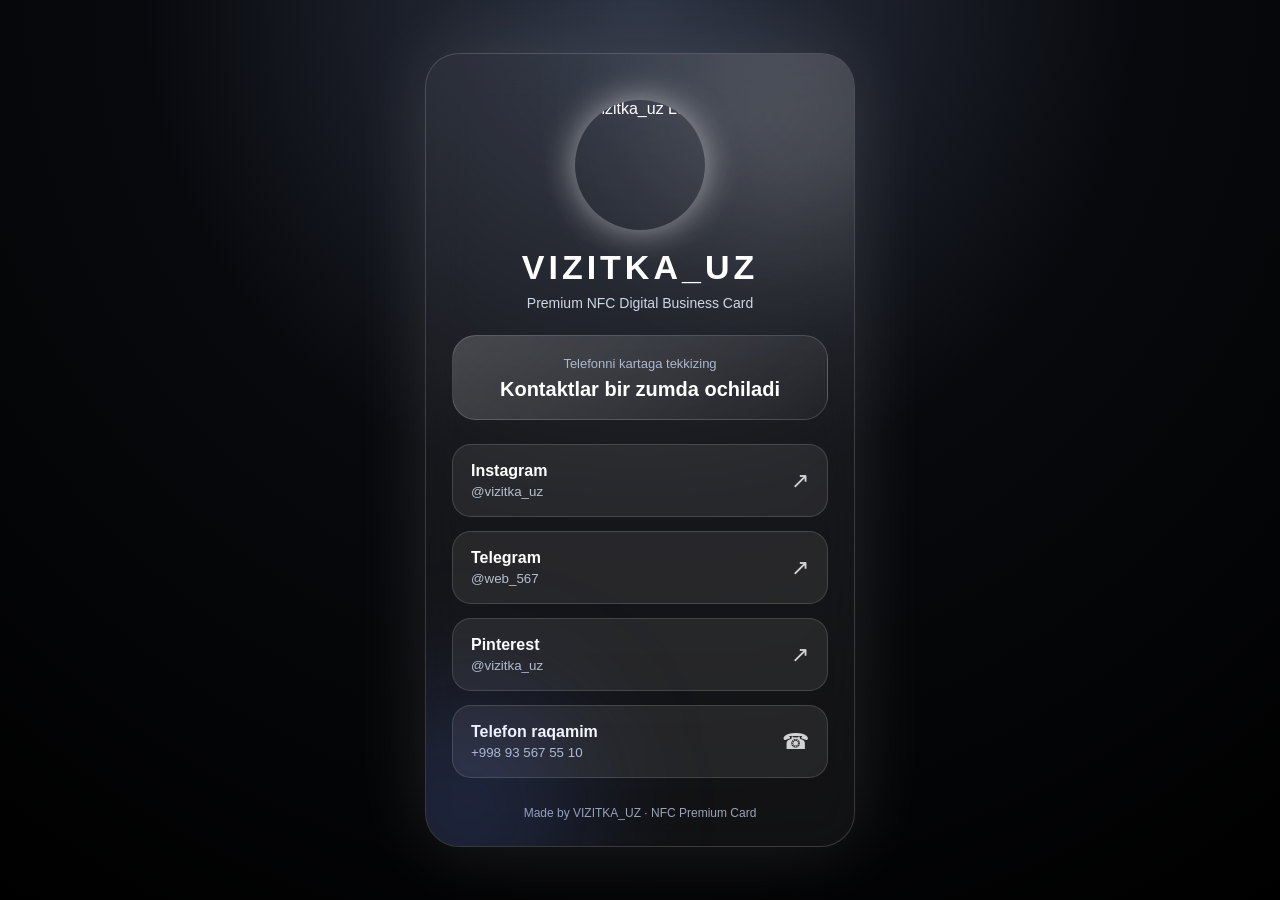
==== index.html @ 9fcd2c53 "index.html for new design and content" ====
<!DOCTYPE html>
<html lang="uz">
<head>
<meta charset="UTF-8" />
<meta name="viewport" content="width=device-width, initial-scale=1.0" />
<title>VIZITKA_UZ | Premium NFC Card</title>

<style>
*{margin:0;padding:0;box-sizing:border-box}
body{
  min-height:100vh;
  font-family:Arial, sans-serif;
  background:
    radial-gradient(circle at top,#2d3444 0%,#08090d 45%,#000 100%);
  color:white;
  display:flex;
  justify-content:center;
  align-items:center;
  padding:20px;
  overflow-x:hidden;
}
.card{
  width:100%;
  max-width:430px;
  min-height:720px;
  border:1px solid rgba(255,255,255,.16);
  border-radius:34px;
  padding:26px;
  background:rgba(255,255,255,.06);
  backdrop-filter:blur(22px);
  box-shadow:0 0 80px rgba(255,255,255,.12);
  position:relative;
  overflow:hidden;
}
.card:before{
  content:"";
  position:absolute;
  width:280px;height:280px;
  border-radius:50%;
  background:rgba(255,255,255,.18);
  filter:blur(80px);
  top:-90px;right:-90px;
}
.logo{
  width:130px;
  height:130px;
  border-radius:50%;
  margin:20px auto 18px;
  display:block;
  object-fit:cover;
  box-shadow:0 0 35px rgba(255,255,255,.55);
}
h1{
  text-align:center;
  font-size:34px;
  letter-spacing:4px;
}
.tag{
  text-align:center;
  margin-top:8px;
  color:#cfd6e6;
  font-size:14px;
}
.nfc{
  margin:24px 0;
  padding:18px;
  border-radius:24px;
  background:linear-gradient(135deg,rgba(255,255,255,.18),rgba(255,255,255,.04));
  border:1px solid rgba(255,255,255,.15);
  text-align:center;
}
.nfc span{
  font-size:13px;
  color:#aeb8cc;
}
.nfc b{
  display:block;
  margin-top:6px;
  font-size:20px;
}
.links{
  display:grid;
  gap:14px;
}
.link{
  text-decoration:none;
  color:white;
  padding:17px 18px;
  border-radius:19px;
  background:rgba(255,255,255,.08);
  border:1px solid rgba(255,255,255,.14);
  display:flex;
  justify-content:space-between;
  align-items:center;
  transition:.25s;
}
.link:hover{
  transform:translateY(-3px) scale(1.01);
  background:rgba(255,255,255,.16);
  box-shadow:0 0 25px rgba(255,255,255,.14);
}
.left{
  display:flex;
  flex-direction:column;
  gap:4px;
}
.left strong{font-size:16px}
.left small{color:#b8c0d0}
.arrow{
  font-size:22px;
  opacity:.8;
}
.footer{
  margin-top:28px;
  text-align:center;
  font-size:12px;
  color:#9ba4b7;
}
.glow{
  position:absolute;
  bottom:-70px;
  left:-70px;
  width:220px;
  height:220px;
  background:rgba(90,130,255,.22);
  filter:blur(70px);
  border-radius:50%;
}
</style>
</head>

<body>
  <main class="card">
    <div class="glow"></div>

    <img src="logo.png" class="logo" alt="Vizitka_uz Logo">

    <h1>VIZITKA_UZ</h1>
    <p class="tag">Premium NFC Digital Business Card</p>

    <section class="nfc">
      <span>Telefonni kartaga tekkizing</span>
      <b>Kontaktlar bir zumda ochiladi</b>
    </section>

    <section class="links">
      <a class="link" href="https://instagram.com/vizitka_uz" target="_blank">
        <div class="left">
          <strong>Instagram</strong>
          <small>@vizitka_uz</small>
        </div>
        <div class="arrow">↗</div>
      </a>

      <a class="link" href="https://t.me/web_567" target="_blank">
        <div class="left">
          <strong>Telegram</strong>
          <small>@web_567</small>
        </div>
        <div class="arrow">↗</div>
      </a>

      <a class="link" href="https://pinterest.com/vizitka_uz" target="_blank">
        <div class="left">
          <strong>Pinterest</strong>
          <small>@vizitka_uz</small>
        </div>
        <div class="arrow">↗</div>
      </a>

      <a class="link" href="tel:+998935675510">
        <div class="left">
          <strong>Telefon raqamim</strong>
          <small>+998 93 567 55 10</small>
        </div>
        <div class="arrow">☎</div>
      </a>
    </section>

    <p class="footer">Made by VIZITKA_UZ · NFC Premium Card</p>
  </main>
</body>
</html>
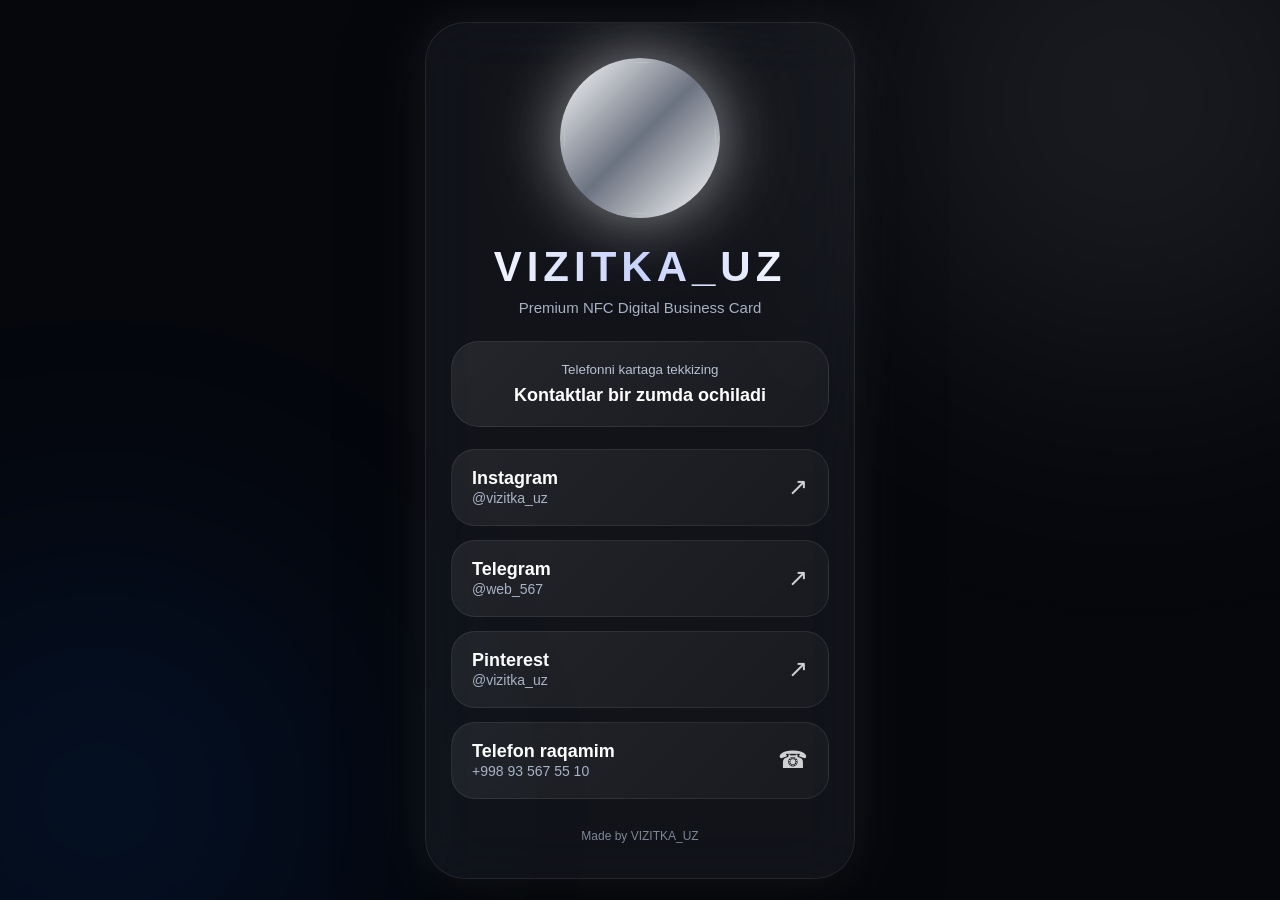
==== commit a31870fd: "Refactor index.html for improved structure and styles" ====
--- a/index.html
+++ b/index.html
@@ -1,183 +1,351 @@
 <!DOCTYPE html>
 <html lang="uz">
 <head>
-<meta charset="UTF-8" />
-<meta name="viewport" content="width=device-width, initial-scale=1.0" />
-<title>VIZITKA_UZ | Premium NFC Card</title>
+<meta charset="UTF-8">
+<meta name="viewport" content="width=device-width, initial-scale=1.0">
+<title>VIZITKA_UZ Premium NFC</title>
 
 <style>
-*{margin:0;padding:0;box-sizing:border-box}
+
+*{
+margin:0;
+padding:0;
+box-sizing:border-box;
+font-family:Inter,sans-serif;
+}
+
 body{
-  min-height:100vh;
-  font-family:Arial, sans-serif;
-  background:
-    radial-gradient(circle at top,#2d3444 0%,#08090d 45%,#000 100%);
-  color:white;
-  display:flex;
-  justify-content:center;
-  align-items:center;
-  padding:20px;
-  overflow-x:hidden;
-}
+min-height:100vh;
+display:flex;
+justify-content:center;
+align-items:center;
+background:#05070d;
+overflow:hidden;
+padding:20px;
+}
+
+body::before{
+content:"";
+position:fixed;
+width:800px;
+height:800px;
+background:radial-gradient(circle,rgba(255,255,255,.12),transparent 70%);
+top:-300px;
+right:-250px;
+filter:blur(120px);
+}
+
+body::after{
+content:"";
+position:fixed;
+width:700px;
+height:700px;
+background:radial-gradient(circle,rgba(0,102,255,.15),transparent 70%);
+bottom:-250px;
+left:-250px;
+filter:blur(120px);
+}
+
 .card{
-  width:100%;
-  max-width:430px;
-  min-height:720px;
-  border:1px solid rgba(255,255,255,.16);
-  border-radius:34px;
-  padding:26px;
-  background:rgba(255,255,255,.06);
-  backdrop-filter:blur(22px);
-  box-shadow:0 0 80px rgba(255,255,255,.12);
-  position:relative;
-  overflow:hidden;
-}
-.card:before{
-  content:"";
-  position:absolute;
-  width:280px;height:280px;
-  border-radius:50%;
-  background:rgba(255,255,255,.18);
-  filter:blur(80px);
-  top:-90px;right:-90px;
-}
+
+width:100%;
+max-width:430px;
+
+background:rgba(255,255,255,.05);
+
+backdrop-filter:blur(30px);
+
+border:1px solid rgba(255,255,255,.08);
+
+border-radius:40px;
+
+padding:35px 25px;
+
+box-shadow:
+0 0 50px rgba(255,255,255,.08),
+0 30px 80px rgba(0,0,0,.6);
+
+position:relative;
+
+overflow:hidden;
+
+}
+
+.logo-wrap{
+
+width:160px;
+height:160px;
+
+margin:auto;
+
+border-radius:50%;
+
+padding:4px;
+
+background:
+linear-gradient(
+135deg,
+#ffffff,
+#6b7280,
+#ffffff
+);
+
+box-shadow:
+0 0 60px rgba(255,255,255,.45),
+0 0 120px rgba(255,255,255,.15);
+
+animation:float 4s ease-in-out infinite;
+
+}
+
 .logo{
-  width:130px;
-  height:130px;
-  border-radius:50%;
-  margin:20px auto 18px;
-  display:block;
-  object-fit:cover;
-  box-shadow:0 0 35px rgba(255,255,255,.55);
-}
+
+width:100%;
+height:100%;
+
+border-radius:50%;
+
+object-fit:cover;
+
+display:block;
+
+}
+
+@keyframes float{
+
+0%,100%{
+transform:translateY(0);
+}
+
+50%{
+transform:translateY(-10px);
+}
+
+}
+
 h1{
-  text-align:center;
-  font-size:34px;
-  letter-spacing:4px;
-}
-.tag{
-  text-align:center;
-  margin-top:8px;
-  color:#cfd6e6;
-  font-size:14px;
-}
+
+margin-top:25px;
+
+text-align:center;
+
+font-size:42px;
+
+font-weight:900;
+
+letter-spacing:5px;
+
+background:
+linear-gradient(
+90deg,
+#fff,
+#c7d2fe,
+#fff
+);
+
+-webkit-background-clip:text;
+-webkit-text-fill-color:transparent;
+
+}
+
+.subtitle{
+
+text-align:center;
+
+color:#a7b0c3;
+
+margin-top:8px;
+
+font-size:15px;
+
+}
+
 .nfc{
-  margin:24px 0;
-  padding:18px;
-  border-radius:24px;
-  background:linear-gradient(135deg,rgba(255,255,255,.18),rgba(255,255,255,.04));
-  border:1px solid rgba(255,255,255,.15);
-  text-align:center;
-}
-.nfc span{
-  font-size:13px;
-  color:#aeb8cc;
-}
-.nfc b{
-  display:block;
-  margin-top:6px;
-  font-size:20px;
-}
+
+margin-top:25px;
+
+padding:20px;
+
+border-radius:28px;
+
+background:
+linear-gradient(
+135deg,
+rgba(255,255,255,.08),
+rgba(255,255,255,.03)
+);
+
+border:1px solid rgba(255,255,255,.08);
+
+text-align:center;
+
+}
+
+.nfc small{
+
+color:#b8c2d3;
+
+display:block;
+
+margin-bottom:8px;
+
+}
+
+.nfc h2{
+
+font-size:18px;
+
+color:white;
+
+}
+
 .links{
-  display:grid;
-  gap:14px;
-}
+
+margin-top:22px;
+
+display:flex;
+flex-direction:column;
+gap:14px;
+
+}
+
 .link{
-  text-decoration:none;
-  color:white;
-  padding:17px 18px;
-  border-radius:19px;
-  background:rgba(255,255,255,.08);
-  border:1px solid rgba(255,255,255,.14);
-  display:flex;
-  justify-content:space-between;
-  align-items:center;
-  transition:.25s;
-}
+
+text-decoration:none;
+
+color:white;
+
+padding:18px 20px;
+
+border-radius:24px;
+
+background:
+linear-gradient(
+135deg,
+rgba(255,255,255,.07),
+rgba(255,255,255,.03)
+);
+
+border:1px solid rgba(255,255,255,.08);
+
+display:flex;
+
+justify-content:space-between;
+
+align-items:center;
+
+transition:.3s;
+
+}
+
 .link:hover{
-  transform:translateY(-3px) scale(1.01);
-  background:rgba(255,255,255,.16);
-  box-shadow:0 0 25px rgba(255,255,255,.14);
-}
-.left{
-  display:flex;
-  flex-direction:column;
-  gap:4px;
-}
-.left strong{font-size:16px}
-.left small{color:#b8c0d0}
+
+transform:translateY(-3px);
+
+box-shadow:
+0 15px 40px rgba(255,255,255,.08);
+
+}
+
+.left strong{
+
+display:block;
+
+font-size:18px;
+
+}
+
+.left span{
+
+color:#aab3c7;
+
+font-size:14px;
+
+}
+
 .arrow{
-  font-size:22px;
-  opacity:.8;
-}
+
+font-size:24px;
+
+opacity:.8;
+
+}
+
 .footer{
-  margin-top:28px;
-  text-align:center;
-  font-size:12px;
-  color:#9ba4b7;
-}
-.glow{
-  position:absolute;
-  bottom:-70px;
-  left:-70px;
-  width:220px;
-  height:220px;
-  background:rgba(90,130,255,.22);
-  filter:blur(70px);
-  border-radius:50%;
-}
+
+margin-top:30px;
+
+text-align:center;
+
+font-size:12px;
+
+color:#7d8798;
+
+}
+
 </style>
 </head>
 
 <body>
-  <main class="card">
-    <div class="glow"></div>
-
-    <img src="logo.png" class="logo" alt="Vizitka_uz Logo">
-
-    <h1>VIZITKA_UZ</h1>
-    <p class="tag">Premium NFC Digital Business Card</p>
-
-    <section class="nfc">
-      <span>Telefonni kartaga tekkizing</span>
-      <b>Kontaktlar bir zumda ochiladi</b>
-    </section>
-
-    <section class="links">
-      <a class="link" href="https://instagram.com/vizitka_uz" target="_blank">
-        <div class="left">
-          <strong>Instagram</strong>
-          <small>@vizitka_uz</small>
-        </div>
-        <div class="arrow">↗</div>
-      </a>
-
-      <a class="link" href="https://t.me/web_567" target="_blank">
-        <div class="left">
-          <strong>Telegram</strong>
-          <small>@web_567</small>
-        </div>
-        <div class="arrow">↗</div>
-      </a>
-
-      <a class="link" href="https://pinterest.com/vizitka_uz" target="_blank">
-        <div class="left">
-          <strong>Pinterest</strong>
-          <small>@vizitka_uz</small>
-        </div>
-        <div class="arrow">↗</div>
-      </a>
-
-      <a class="link" href="tel:+998935675510">
-        <div class="left">
-          <strong>Telefon raqamim</strong>
-          <small>+998 93 567 55 10</small>
-        </div>
-        <div class="arrow">☎</div>
-      </a>
-    </section>
-
-    <p class="footer">Made by VIZITKA_UZ · NFC Premium Card</p>
-  </main>
+
+<div class="card">
+
+<div class="logo-wrap">
+<img src="logo.png" class="logo">
+</div>
+
+<h1>VIZITKA_UZ</h1>
+
+<p class="subtitle">
+Premium NFC Digital Business Card
+</p>
+
+<div class="nfc">
+<small>Telefonni kartaga tekkizing</small>
+<h2>Kontaktlar bir zumda ochiladi</h2>
+</div>
+
+<div class="links">
+
+<a class="link" href="https://instagram.com/vizitka_uz" target="_blank">
+<div class="left">
+<strong>Instagram</strong>
+<span>@vizitka_uz</span>
+</div>
+<div class="arrow">↗</div>
+</a>
+
+<a class="link" href="https://t.me/web_567" target="_blank">
+<div class="left">
+<strong>Telegram</strong>
+<span>@web_567</span>
+</div>
+<div class="arrow">↗</div>
+</a>
+
+<a class="link" href="https://pinterest.com/vizitka_uz" target="_blank">
+<div class="left">
+<strong>Pinterest</strong>
+<span>@vizitka_uz</span>
+</div>
+<div class="arrow">↗</div>
+</a>
+
+<a class="link" href="tel:+998935675510">
+<div class="left">
+<strong>Telefon raqamim</strong>
+<span>+998 93 567 55 10</span>
+</div>
+<div class="arrow">☎</div>
+</a>
+
+</div>
+
+<div class="footer">
+Made by VIZITKA_UZ
+</div>
+
+</div>
+
 </body>
 </html>
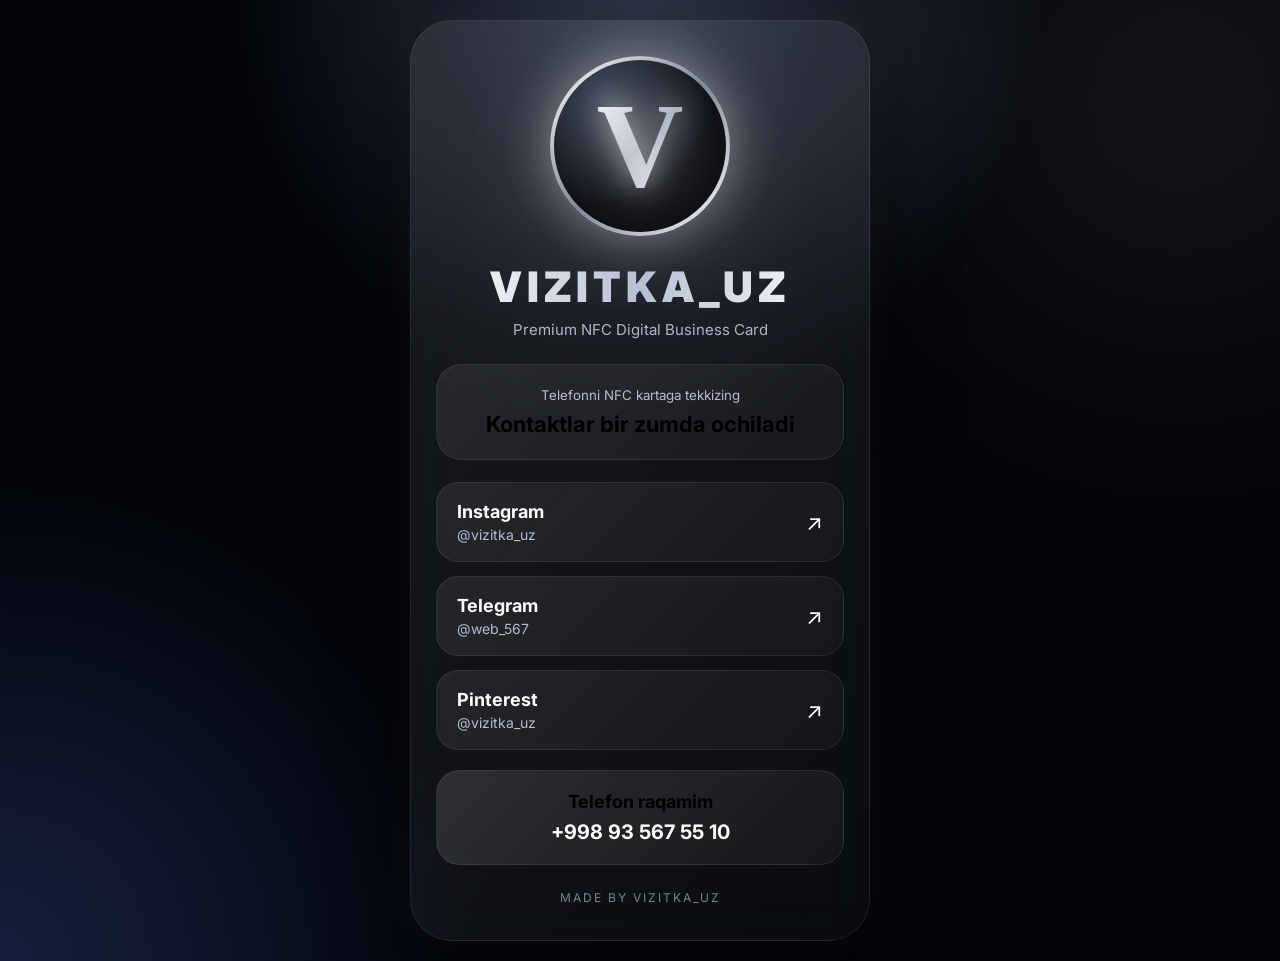
==== commit a45406f2: "Update index.html" ====
--- a/index.html
+++ b/index.html
@@ -5,13 +5,15 @@
 <meta name="viewport" content="width=device-width, initial-scale=1.0">
 <title>VIZITKA_UZ Premium NFC</title>
 
+<link href="https://fonts.googleapis.com/css2?family=Inter:wght@300;400;500;600;700;800;900&display=swap" rel="stylesheet">
+
 <style>
 
 *{
 margin:0;
 padding:0;
 box-sizing:border-box;
-font-family:Inter,sans-serif;
+font-family:'Inter',sans-serif;
 }
 
 body{
@@ -19,62 +21,58 @@
 display:flex;
 justify-content:center;
 align-items:center;
-background:#05070d;
+padding:20px;
 overflow:hidden;
-padding:20px;
+background:
+radial-gradient(circle at top,#2f3748 0%,transparent 35%),
+radial-gradient(circle at bottom left,#16203d 0%,transparent 30%),
+#03050a;
 }
 
 body::before{
-content:"";
+content:'';
 position:fixed;
 width:800px;
 height:800px;
-background:radial-gradient(circle,rgba(255,255,255,.12),transparent 70%);
+background:radial-gradient(circle,rgba(255,255,255,.08),transparent 70%);
 top:-300px;
-right:-250px;
-filter:blur(120px);
-}
-
-body::after{
-content:"";
-position:fixed;
-width:700px;
-height:700px;
-background:radial-gradient(circle,rgba(0,102,255,.15),transparent 70%);
-bottom:-250px;
-left:-250px;
-filter:blur(120px);
+right:-300px;
+filter:blur(100px);
 }
 
 .card{
 
 width:100%;
-max-width:430px;
-
-background:rgba(255,255,255,.05);
+max-width:460px;
+
+padding:35px 25px;
+
+border-radius:42px;
+
+background:
+linear-gradient(
+135deg,
+rgba(255,255,255,.09),
+rgba(255,255,255,.03)
+);
 
 backdrop-filter:blur(30px);
 
 border:1px solid rgba(255,255,255,.08);
 
-border-radius:40px;
-
-padding:35px 25px;
-
 box-shadow:
-0 0 50px rgba(255,255,255,.08),
-0 30px 80px rgba(0,0,0,.6);
+0 25px 80px rgba(0,0,0,.6),
+0 0 40px rgba(255,255,255,.05);
 
 position:relative;
-
 overflow:hidden;
 
 }
 
-.logo-wrap{
-
-width:160px;
-height:160px;
+.logo-box{
+
+width:180px;
+height:180px;
 
 margin:auto;
 
@@ -86,28 +84,83 @@
 linear-gradient(
 135deg,
 #ffffff,
-#6b7280,
+#7f8897,
 #ffffff
 );
 
 box-shadow:
-0 0 60px rgba(255,255,255,.45),
-0 0 120px rgba(255,255,255,.15);
-
-animation:float 4s ease-in-out infinite;
-
-}
-
-.logo{
+0 0 50px rgba(255,255,255,.4),
+0 0 120px rgba(255,255,255,.12);
+
+animation:float 5s ease-in-out infinite;
+
+}
+
+.custom-logo{
 
 width:100%;
 height:100%;
 
 border-radius:50%;
 
-object-fit:cover;
-
-display:block;
+background:
+radial-gradient(circle at 30% 20%,
+#3b4354,
+#0a0c12 60%);
+
+display:flex;
+justify-content:center;
+align-items:center;
+
+overflow:hidden;
+
+position:relative;
+
+}
+
+.custom-logo::before{
+
+content:'';
+
+position:absolute;
+
+width:200px;
+height:200px;
+
+background:
+radial-gradient(circle,
+rgba(255,255,255,.18),
+transparent 65%);
+
+filter:blur(20px);
+
+}
+
+.custom-logo span{
+
+position:relative;
+
+z-index:2;
+
+font-size:120px;
+
+font-weight:900;
+
+font-family:Georgia,serif;
+
+background:
+linear-gradient(
+135deg,
+#ffffff,
+#a8b0bf,
+#ffffff
+);
+
+-webkit-background-clip:text;
+-webkit-text-fill-color:transparent;
+
+text-shadow:
+0 0 30px rgba(255,255,255,.6);
 
 }
 
@@ -138,9 +191,9 @@
 background:
 linear-gradient(
 90deg,
-#fff,
-#c7d2fe,
-#fff
+#ffffff,
+#b7bfd1,
+#ffffff
 );
 
 -webkit-background-clip:text;
@@ -152,21 +205,21 @@
 
 text-align:center;
 
-color:#a7b0c3;
-
 margin-top:8px;
 
+color:#aeb7ca;
+
 font-size:15px;
 
 }
 
-.nfc{
+.hero{
 
 margin-top:25px;
 
-padding:20px;
-
-border-radius:28px;
+padding:22px;
+
+border-radius:26px;
 
 background:
 linear-gradient(
@@ -181,21 +234,19 @@
 
 }
 
-.nfc small{
-
-color:#b8c2d3;
+.hero small{
 
 display:block;
 
 margin-bottom:8px;
 
-}
-
-.nfc h2{
-
-font-size:18px;
-
-color:white;
+color:#b6bfd2;
+
+}
+
+.hero h2{
+
+font-size:22px;
 
 }
 
@@ -217,69 +268,114 @@
 
 padding:18px 20px;
 
+border-radius:22px;
+
+background:
+linear-gradient(
+135deg,
+rgba(255,255,255,.08),
+rgba(255,255,255,.03)
+);
+
+border:1px solid rgba(255,255,255,.08);
+
+display:flex;
+
+justify-content:space-between;
+
+align-items:center;
+
+transition:.3s;
+
+}
+
+.link:hover{
+
+transform:translateY(-4px);
+
+box-shadow:
+0 15px 35px rgba(255,255,255,.08);
+
+}
+
+.left strong{
+
+display:block;
+
+font-size:18px;
+
+}
+
+.left span{
+
+display:block;
+
+margin-top:4px;
+
+font-size:14px;
+
+color:#b3bdd0;
+
+}
+
+.icon{
+
+font-size:22px;
+
+}
+
+.phone{
+
+margin-top:20px;
+
+padding:20px;
+
 border-radius:24px;
 
-background:
-linear-gradient(
-135deg,
-rgba(255,255,255,.07),
-rgba(255,255,255,.03)
+text-align:center;
+
+background:
+linear-gradient(
+135deg,
+rgba(255,255,255,.12),
+rgba(255,255,255,.04)
 );
 
 border:1px solid rgba(255,255,255,.08);
 
-display:flex;
-
-justify-content:space-between;
-
-align-items:center;
-
-transition:.3s;
-
-}
-
-.link:hover{
-
-transform:translateY(-3px);
-
-box-shadow:
-0 15px 40px rgba(255,255,255,.08);
-
-}
-
-.left strong{
-
-display:block;
+}
+
+.phone h3{
+
+margin-bottom:8px;
 
 font-size:18px;
 
 }
 
-.left span{
-
-color:#aab3c7;
-
-font-size:14px;
-
-}
-
-.arrow{
-
-font-size:24px;
-
-opacity:.8;
+.phone a{
+
+text-decoration:none;
+
+color:white;
+
+font-size:20px;
+
+font-weight:700;
 
 }
 
 .footer{
 
-margin-top:30px;
+margin-top:25px;
 
 text-align:center;
 
 font-size:12px;
 
-color:#7d8798;
+letter-spacing:2px;
+
+color:#798396;
 
 }
 
@@ -290,8 +386,10 @@
 
 <div class="card">
 
-<div class="logo-wrap">
-<img src="logo.png" class="logo">
+<div class="logo-box">
+<div class="custom-logo">
+<span>V</span>
+</div>
 </div>
 
 <h1>VIZITKA_UZ</h1>
@@ -300,49 +398,48 @@
 Premium NFC Digital Business Card
 </p>
 
-<div class="nfc">
-<small>Telefonni kartaga tekkizing</small>
+<div class="hero">
+<small>Telefonni NFC kartaga tekkizing</small>
 <h2>Kontaktlar bir zumda ochiladi</h2>
 </div>
 
 <div class="links">
 
-<a class="link" href="https://instagram.com/vizitka_uz" target="_blank">
+<a href="https://instagram.com/vizitka_uz" target="_blank" class="link">
 <div class="left">
 <strong>Instagram</strong>
 <span>@vizitka_uz</span>
 </div>
-<div class="arrow">↗</div>
+<div class="icon">↗</div>
 </a>
 
-<a class="link" href="https://t.me/web_567" target="_blank">
+<a href="https://t.me/web_567" target="_blank" class="link">
 <div class="left">
 <strong>Telegram</strong>
 <span>@web_567</span>
 </div>
-<div class="arrow">↗</div>
+<div class="icon">↗</div>
 </a>
 
-<a class="link" href="https://pinterest.com/vizitka_uz" target="_blank">
+<a href="https://pinterest.com/vizitka_uz" target="_blank" class="link">
 <div class="left">
 <strong>Pinterest</strong>
 <span>@vizitka_uz</span>
 </div>
-<div class="arrow">↗</div>
+<div class="icon">↗</div>
 </a>
 
-<a class="link" href="tel:+998935675510">
-<div class="left">
-<strong>Telefon raqamim</strong>
-<span>+998 93 567 55 10</span>
-</div>
-<div class="arrow">☎</div>
+</div>
+
+<div class="phone">
+<h3>Telefon raqamim</h3>
+<a href="tel:+998935675510">
++998 93 567 55 10
 </a>
-
 </div>
 
 <div class="footer">
-Made by VIZITKA_UZ
+MADE BY VIZITKA_UZ
 </div>
 
 </div>
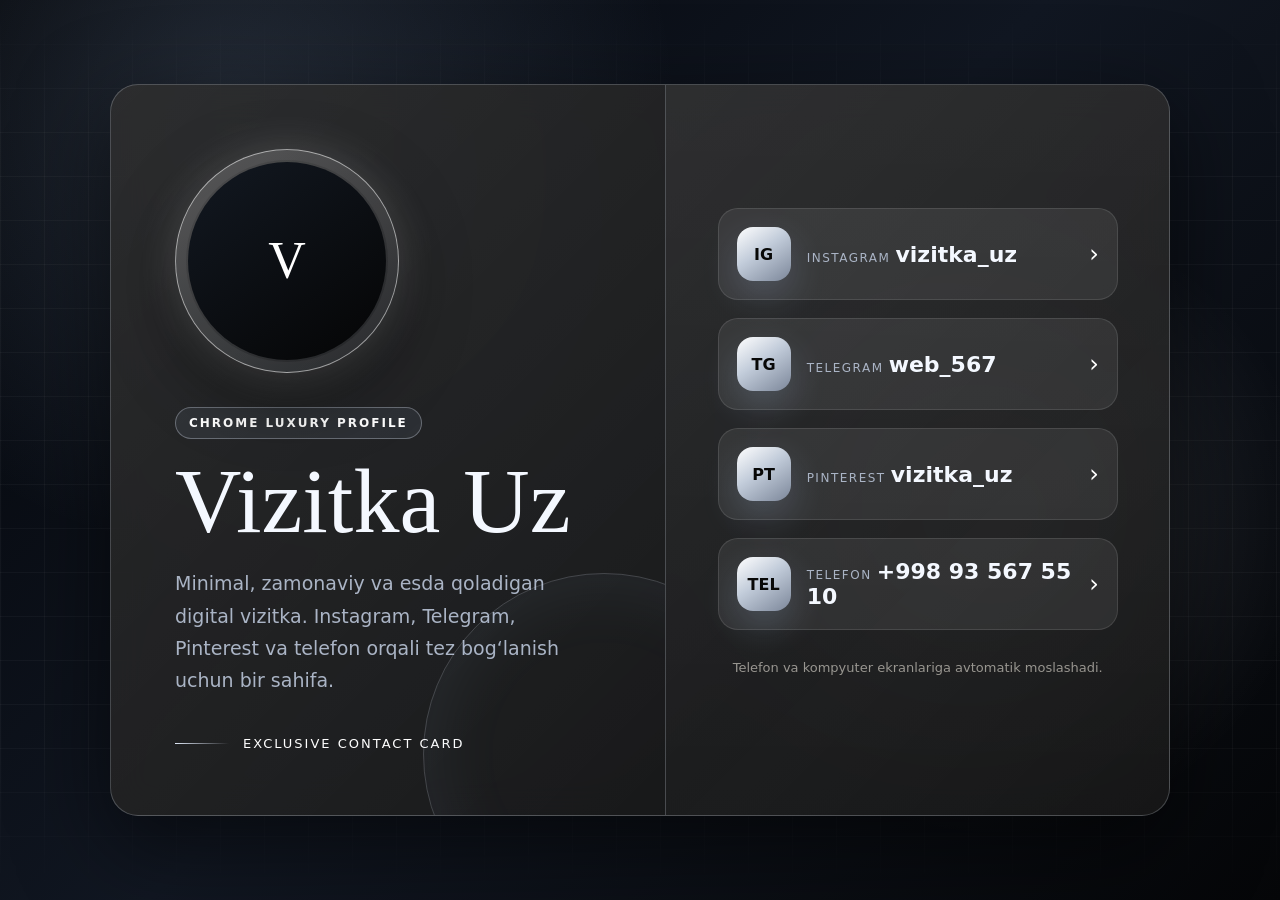
==== commit 02dfad58: "Update index.html" ====
--- a/index.html
+++ b/index.html
@@ -1,448 +1,386 @@
-<!DOCTYPE html>
+<!doctype html>
 <html lang="uz">
 <head>
-<meta charset="UTF-8">
-<meta name="viewport" content="width=device-width, initial-scale=1.0">
-<title>VIZITKA_UZ Premium NFC</title>
-
-<link href="https://fonts.googleapis.com/css2?family=Inter:wght@300;400;500;600;700;800;900&display=swap" rel="stylesheet">
-
-<style>
-
-*{
-margin:0;
-padding:0;
-box-sizing:border-box;
-font-family:'Inter',sans-serif;
-}
-
-body{
-min-height:100vh;
-display:flex;
-justify-content:center;
-align-items:center;
-padding:20px;
-overflow:hidden;
-background:
-radial-gradient(circle at top,#2f3748 0%,transparent 35%),
-radial-gradient(circle at bottom left,#16203d 0%,transparent 30%),
-#03050a;
-}
-
-body::before{
-content:'';
-position:fixed;
-width:800px;
-height:800px;
-background:radial-gradient(circle,rgba(255,255,255,.08),transparent 70%);
-top:-300px;
-right:-300px;
-filter:blur(100px);
-}
-
-.card{
-
-width:100%;
-max-width:460px;
-
-padding:35px 25px;
-
-border-radius:42px;
-
-background:
-linear-gradient(
-135deg,
-rgba(255,255,255,.09),
-rgba(255,255,255,.03)
-);
-
-backdrop-filter:blur(30px);
-
-border:1px solid rgba(255,255,255,.08);
-
-box-shadow:
-0 25px 80px rgba(0,0,0,.6),
-0 0 40px rgba(255,255,255,.05);
-
-position:relative;
-overflow:hidden;
-
-}
-
-.logo-box{
-
-width:180px;
-height:180px;
-
-margin:auto;
-
-border-radius:50%;
-
-padding:4px;
-
-background:
-linear-gradient(
-135deg,
-#ffffff,
-#7f8897,
-#ffffff
-);
-
-box-shadow:
-0 0 50px rgba(255,255,255,.4),
-0 0 120px rgba(255,255,255,.12);
-
-animation:float 5s ease-in-out infinite;
-
-}
-
-.custom-logo{
-
-width:100%;
-height:100%;
-
-border-radius:50%;
-
-background:
-radial-gradient(circle at 30% 20%,
-#3b4354,
-#0a0c12 60%);
-
-display:flex;
-justify-content:center;
-align-items:center;
-
-overflow:hidden;
-
-position:relative;
-
-}
-
-.custom-logo::before{
-
-content:'';
-
-position:absolute;
-
-width:200px;
-height:200px;
-
-background:
-radial-gradient(circle,
-rgba(255,255,255,.18),
-transparent 65%);
-
-filter:blur(20px);
-
-}
-
-.custom-logo span{
-
-position:relative;
-
-z-index:2;
-
-font-size:120px;
-
-font-weight:900;
-
-font-family:Georgia,serif;
-
-background:
-linear-gradient(
-135deg,
-#ffffff,
-#a8b0bf,
-#ffffff
-);
-
--webkit-background-clip:text;
--webkit-text-fill-color:transparent;
-
-text-shadow:
-0 0 30px rgba(255,255,255,.6);
-
-}
-
-@keyframes float{
-
-0%,100%{
-transform:translateY(0);
-}
-
-50%{
-transform:translateY(-10px);
-}
-
-}
-
-h1{
-
-margin-top:25px;
-
-text-align:center;
-
-font-size:42px;
-
-font-weight:900;
-
-letter-spacing:5px;
-
-background:
-linear-gradient(
-90deg,
-#ffffff,
-#b7bfd1,
-#ffffff
-);
-
--webkit-background-clip:text;
--webkit-text-fill-color:transparent;
-
-}
-
-.subtitle{
-
-text-align:center;
-
-margin-top:8px;
-
-color:#aeb7ca;
-
-font-size:15px;
-
-}
-
-.hero{
-
-margin-top:25px;
-
-padding:22px;
-
-border-radius:26px;
-
-background:
-linear-gradient(
-135deg,
-rgba(255,255,255,.08),
-rgba(255,255,255,.03)
-);
-
-border:1px solid rgba(255,255,255,.08);
-
-text-align:center;
-
-}
-
-.hero small{
-
-display:block;
-
-margin-bottom:8px;
-
-color:#b6bfd2;
-
-}
-
-.hero h2{
-
-font-size:22px;
-
-}
-
-.links{
-
-margin-top:22px;
-
-display:flex;
-flex-direction:column;
-gap:14px;
-
-}
-
-.link{
-
-text-decoration:none;
-
-color:white;
-
-padding:18px 20px;
-
-border-radius:22px;
-
-background:
-linear-gradient(
-135deg,
-rgba(255,255,255,.08),
-rgba(255,255,255,.03)
-);
-
-border:1px solid rgba(255,255,255,.08);
-
-display:flex;
-
-justify-content:space-between;
-
-align-items:center;
-
-transition:.3s;
-
-}
-
-.link:hover{
-
-transform:translateY(-4px);
-
-box-shadow:
-0 15px 35px rgba(255,255,255,.08);
-
-}
-
-.left strong{
-
-display:block;
-
-font-size:18px;
-
-}
-
-.left span{
-
-display:block;
-
-margin-top:4px;
-
-font-size:14px;
-
-color:#b3bdd0;
-
-}
-
-.icon{
-
-font-size:22px;
-
-}
-
-.phone{
-
-margin-top:20px;
-
-padding:20px;
-
-border-radius:24px;
-
-text-align:center;
-
-background:
-linear-gradient(
-135deg,
-rgba(255,255,255,.12),
-rgba(255,255,255,.04)
-);
-
-border:1px solid rgba(255,255,255,.08);
-
-}
-
-.phone h3{
-
-margin-bottom:8px;
-
-font-size:18px;
-
-}
-
-.phone a{
-
-text-decoration:none;
-
-color:white;
-
-font-size:20px;
-
-font-weight:700;
-
-}
-
-.footer{
-
-margin-top:25px;
-
-text-align:center;
-
-font-size:12px;
-
-letter-spacing:2px;
-
-color:#798396;
-
-}
-
-</style>
+  <meta charset="utf-8" />
+  <meta name="viewport" content="width=device-width, initial-scale=1" />
+  <meta name="theme-color" content="#070707" />
+  <title>Vizitka | Premium Digital Card</title>
+  <style>
+    :root {
+      --bg: #070707;
+      --panel: rgba(255, 255, 255, 0.075);
+      --panel-strong: rgba(255, 255, 255, 0.12);
+      --chrome: #dfe8f7;
+      --chrome-soft: #ffffff;
+      --steel: #8592a8;
+      --ice: #b8d6ff;
+      --text: #f4f8ff;
+      --muted: #aab4c5;
+      --line: rgba(223, 232, 247, 0.24);
+      --shadow: 0 28px 90px rgba(0, 0, 0, 0.56);
+    }
+
+    * {
+      box-sizing: border-box;
+    }
+
+    html,
+    body {
+      min-height: 100%;
+    }
+
+    body {
+      margin: 0;
+      font-family: Inter, ui-sans-serif, system-ui, -apple-system, BlinkMacSystemFont, "Segoe UI", sans-serif;
+      color: var(--text);
+      background:
+        radial-gradient(circle at 18% 12%, rgba(184, 214, 255, 0.16), transparent 34%),
+        radial-gradient(circle at 78% 58%, rgba(255, 255, 255, 0.13), transparent 28%),
+        linear-gradient(135deg, #030509 0%, #111722 48%, #050608 100%);
+      overflow-x: hidden;
+    }
+
+    a {
+      color: inherit;
+      text-decoration: none;
+    }
+
+    .page {
+      position: relative;
+      min-height: 100vh;
+      display: grid;
+      place-items: center;
+      padding: 32px 18px;
+      isolation: isolate;
+    }
+
+    .page::before {
+      content: "";
+      position: fixed;
+      inset: 0;
+      z-index: -2;
+      background-image:
+        linear-gradient(rgba(255, 255, 255, 0.035) 1px, transparent 1px),
+        linear-gradient(90deg, rgba(255, 255, 255, 0.035) 1px, transparent 1px);
+      background-size: 44px 44px;
+      mask-image: linear-gradient(to bottom, transparent, #000 16%, #000 82%, transparent);
+    }
+
+    .card {
+      width: min(1060px, 100%);
+      min-height: min(680px, calc(100vh - 64px));
+      display: grid;
+      grid-template-columns: 1.05fr 0.95fr;
+      border: 1px solid var(--line);
+      border-radius: 28px;
+      background:
+        linear-gradient(135deg, rgba(255, 255, 255, 0.13), rgba(255, 255, 255, 0.035)),
+        rgba(10, 10, 10, 0.84);
+      box-shadow: var(--shadow);
+      overflow: hidden;
+      backdrop-filter: blur(18px);
+    }
+
+    .brand {
+      position: relative;
+      display: flex;
+      flex-direction: column;
+      justify-content: space-between;
+      padding: clamp(28px, 5vw, 64px);
+      border-right: 1px solid var(--line);
+      overflow: hidden;
+    }
+
+    .brand::after {
+      content: "";
+      position: absolute;
+      right: -120px;
+      bottom: -120px;
+      width: 360px;
+      height: 360px;
+      border: 1px solid rgba(223, 232, 247, 0.2);
+      border-radius: 999px;
+      box-shadow: inset 0 0 80px rgba(184, 214, 255, 0.08);
+    }
+
+    .logo-wrap {
+      position: relative;
+      width: clamp(142px, 21vw, 224px);
+      aspect-ratio: 1;
+      display: grid;
+      place-items: center;
+      border-radius: 50%;
+      border: 1px solid rgba(255, 255, 255, 0.55);
+      background:
+        linear-gradient(145deg, rgba(255, 255, 255, 0.24), rgba(184, 214, 255, 0.05)),
+        rgba(0, 0, 0, 0.36);
+      box-shadow:
+        0 0 42px rgba(255, 255, 255, 0.18),
+        0 24px 70px rgba(0, 0, 0, 0.46),
+        inset 0 0 0 10px rgba(255, 255, 255, 0.045);
+      overflow: hidden;
+    }
+
+    .logo-wrap img {
+      width: 100%;
+      height: 100%;
+      object-fit: cover;
+      display: block;
+    }
+
+    .logo-fallback {
+      position: absolute;
+      inset: 12px;
+      display: grid;
+      place-items: center;
+      border-radius: 50%;
+      font-family: Georgia, serif;
+      font-size: clamp(28px, 5vw, 52px);
+      letter-spacing: 0;
+      color: var(--chrome-soft);
+      background: linear-gradient(145deg, #121821, #050505);
+    }
+
+    .logo-wrap img[src] + .logo-fallback {
+      display: none;
+    }
+
+    .eyebrow {
+      width: fit-content;
+      margin: 34px 0 20px;
+      padding: 8px 13px;
+      border: 1px solid rgba(223, 232, 247, 0.32);
+      border-radius: 999px;
+      color: var(--chrome-soft);
+      font-size: 12px;
+      font-weight: 700;
+      letter-spacing: 2px;
+      text-transform: uppercase;
+      background: rgba(184, 214, 255, 0.075);
+    }
+
+    h1 {
+      margin: 0;
+      max-width: 620px;
+      font-family: Georgia, "Times New Roman", serif;
+      font-size: clamp(46px, 8vw, 92px);
+      line-height: 0.92;
+      font-weight: 500;
+      letter-spacing: 0;
+    }
+
+    .lead {
+      max-width: 560px;
+      margin: 24px 0 0;
+      color: var(--muted);
+      font-size: clamp(16px, 2.2vw, 19px);
+      line-height: 1.7;
+    }
+
+    .signature {
+      display: flex;
+      gap: 14px;
+      align-items: center;
+      margin-top: 40px;
+      color: var(--chrome-soft);
+      font-size: 13px;
+      text-transform: uppercase;
+      letter-spacing: 2px;
+    }
+
+    .signature::before {
+      content: "";
+      width: 54px;
+      height: 1px;
+      background: linear-gradient(90deg, var(--chrome), transparent);
+    }
+
+    .links {
+      display: flex;
+      flex-direction: column;
+      justify-content: center;
+      gap: 18px;
+      padding: clamp(24px, 4vw, 52px);
+      background:
+        linear-gradient(180deg, rgba(255, 255, 255, 0.055), rgba(255, 255, 255, 0.015));
+    }
+
+    .link {
+      position: relative;
+      display: grid;
+      grid-template-columns: 54px 1fr auto;
+      align-items: center;
+      gap: 16px;
+      padding: 18px;
+      border: 1px solid rgba(255, 255, 255, 0.11);
+      border-radius: 20px;
+      background: var(--panel);
+      transition: transform 180ms ease, border-color 180ms ease, background 180ms ease;
+    }
+
+    .link:hover,
+    .link:focus-visible {
+      transform: translateY(-3px);
+      border-color: rgba(223, 232, 247, 0.68);
+      background: var(--panel-strong);
+      outline: none;
+    }
+
+    .icon {
+      width: 54px;
+      height: 54px;
+      display: grid;
+      place-items: center;
+      border-radius: 16px;
+      color: #080807;
+      background: linear-gradient(145deg, var(--chrome-soft), #c2ccda 44%, #7c879a);
+      font-weight: 900;
+      box-shadow: 0 14px 36px rgba(184, 214, 255, 0.2);
+    }
+
+    .meta {
+      min-width: 0;
+    }
+
+    .label {
+      color: var(--muted);
+      font-size: 12px;
+      letter-spacing: 1.5px;
+      text-transform: uppercase;
+    }
+
+    .value {
+      margin-top: 5px;
+      color: var(--text);
+      font-size: clamp(17px, 2.4vw, 22px);
+      font-weight: 750;
+      overflow-wrap: anywhere;
+    }
+
+    .arrow {
+      color: var(--chrome-soft);
+      font-size: 24px;
+      line-height: 1;
+    }
+
+    .footer-note {
+      margin-top: 10px;
+      color: rgba(248, 243, 231, 0.56);
+      font-size: 13px;
+      line-height: 1.6;
+      text-align: center;
+    }
+
+    @media (max-width: 820px) {
+      .page {
+        padding: 16px;
+        place-items: stretch;
+      }
+
+      .card {
+        min-height: calc(100vh - 32px);
+        grid-template-columns: 1fr;
+        border-radius: 24px;
+      }
+
+      .brand {
+        border-right: 0;
+        border-bottom: 1px solid var(--line);
+      }
+
+      .links {
+        justify-content: flex-start;
+      }
+    }
+
+    @media (max-width: 520px) {
+      .brand,
+      .links {
+        padding: 24px;
+      }
+
+      .link {
+        grid-template-columns: 48px 1fr;
+        gap: 13px;
+        padding: 15px;
+        border-radius: 18px;
+      }
+
+      .icon {
+        width: 48px;
+        height: 48px;
+        border-radius: 14px;
+      }
+
+      .arrow {
+        display: none;
+      }
+
+      .eyebrow {
+        margin-top: 28px;
+      }
+    }
+  </style>
 </head>
-
 <body>
-
-<div class="card">
-
-<div class="logo-box">
-<div class="custom-logo">
-<span>V</span>
-</div>
-</div>
-
-<h1>VIZITKA_UZ</h1>
-
-<p class="subtitle">
-Premium NFC Digital Business Card
-</p>
-
-<div class="hero">
-<small>Telefonni NFC kartaga tekkizing</small>
-<h2>Kontaktlar bir zumda ochiladi</h2>
-</div>
-
-<div class="links">
-
-<a href="https://instagram.com/vizitka_uz" target="_blank" class="link">
-<div class="left">
-<strong>Instagram</strong>
-<span>@vizitka_uz</span>
-</div>
-<div class="icon">↗</div>
-</a>
-
-<a href="https://t.me/web_567" target="_blank" class="link">
-<div class="left">
-<strong>Telegram</strong>
-<span>@web_567</span>
-</div>
-<div class="icon">↗</div>
-</a>
-
-<a href="https://pinterest.com/vizitka_uz" target="_blank" class="link">
-<div class="left">
-<strong>Pinterest</strong>
-<span>@vizitka_uz</span>
-</div>
-<div class="icon">↗</div>
-</a>
-
-</div>
-
-<div class="phone">
-<h3>Telefon raqamim</h3>
-<a href="tel:+998935675510">
-+998 93 567 55 10
-</a>
-</div>
-
-<div class="footer">
-MADE BY VIZITKA_UZ
-</div>
-
-</div>
-
+  <main class="page">
+    <section class="card" aria-label="Premium digital vizitka">
+      <div class="brand">
+        <div>
+          <div class="logo-wrap" aria-label="Logo">
+            <img src="logo.png" alt="Vizitka logo" onerror="this.remove()" />
+            <div class="logo-fallback">V</div>
+          </div>
+          <div class="eyebrow">Chrome luxury profile</div>
+          <h1>Vizitka Uz</h1>
+          <p class="lead">
+            Minimal, zamonaviy va esda qoladigan digital vizitka. Instagram, Telegram,
+            Pinterest va telefon orqali tez bog‘lanish uchun bir sahifa.
+          </p>
+        </div>
+        <div class="signature">Exclusive contact card</div>
+      </div>
+
+      <nav class="links" aria-label="Kontakt havolalari">
+        <a class="link" href="https://www.instagram.com/vizitka_uz" target="_blank" rel="noopener">
+          <span class="icon">IG</span>
+          <span class="meta">
+            <span class="label">Instagram</span>
+            <span class="value">vizitka_uz</span>
+          </span>
+          <span class="arrow">›</span>
+        </a>
+
+        <a class="link" href="https://t.me/web_567" target="_blank" rel="noopener">
+          <span class="icon">TG</span>
+          <span class="meta">
+            <span class="label">Telegram</span>
+            <span class="value">web_567</span>
+          </span>
+          <span class="arrow">›</span>
+        </a>
+
+        <a class="link" href="https://www.pinterest.com/vizitka_uz" target="_blank" rel="noopener">
+          <span class="icon">PT</span>
+          <span class="meta">
+            <span class="label">Pinterest</span>
+            <span class="value">vizitka_uz</span>
+          </span>
+          <span class="arrow">›</span>
+        </a>
+
+        <a class="link" href="tel:+998935675510">
+          <span class="icon">TEL</span>
+          <span class="meta">
+            <span class="label">Telefon</span>
+            <span class="value">+998 93 567 55 10</span>
+          </span>
+          <span class="arrow">›</span>
+        </a>
+
+        <p class="footer-note">Telefon va kompyuter ekranlariga avtomatik moslashadi.</p>
+      </nav>
+    </section>
+  </main>
 </body>
 </html>
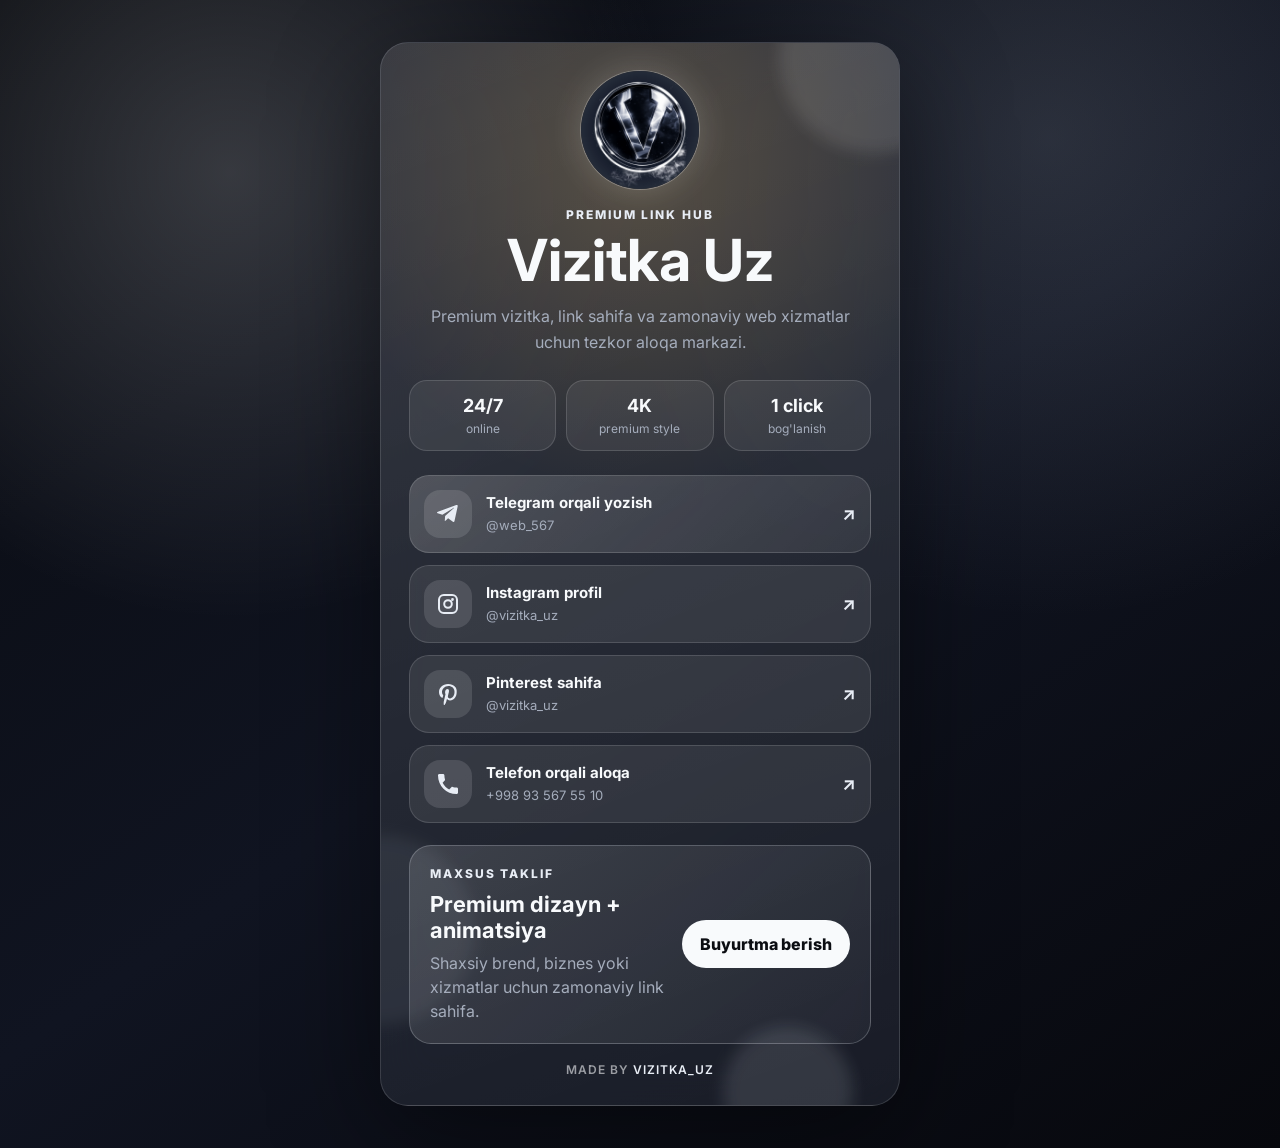
==== commit abcda87e: "Add files via upload" ====
--- a/index.html
+++ b/index.html
@@ -1,386 +1,111 @@
 <!doctype html>
 <html lang="uz">
 <head>
-  <meta charset="utf-8" />
-  <meta name="viewport" content="width=device-width, initial-scale=1" />
-  <meta name="theme-color" content="#070707" />
-  <title>Vizitka | Premium Digital Card</title>
-  <style>
-    :root {
-      --bg: #070707;
-      --panel: rgba(255, 255, 255, 0.075);
-      --panel-strong: rgba(255, 255, 255, 0.12);
-      --chrome: #dfe8f7;
-      --chrome-soft: #ffffff;
-      --steel: #8592a8;
-      --ice: #b8d6ff;
-      --text: #f4f8ff;
-      --muted: #aab4c5;
-      --line: rgba(223, 232, 247, 0.24);
-      --shadow: 0 28px 90px rgba(0, 0, 0, 0.56);
-    }
-
-    * {
-      box-sizing: border-box;
-    }
-
-    html,
-    body {
-      min-height: 100%;
-    }
-
-    body {
-      margin: 0;
-      font-family: Inter, ui-sans-serif, system-ui, -apple-system, BlinkMacSystemFont, "Segoe UI", sans-serif;
-      color: var(--text);
-      background:
-        radial-gradient(circle at 18% 12%, rgba(184, 214, 255, 0.16), transparent 34%),
-        radial-gradient(circle at 78% 58%, rgba(255, 255, 255, 0.13), transparent 28%),
-        linear-gradient(135deg, #030509 0%, #111722 48%, #050608 100%);
-      overflow-x: hidden;
-    }
-
-    a {
-      color: inherit;
-      text-decoration: none;
-    }
-
-    .page {
-      position: relative;
-      min-height: 100vh;
-      display: grid;
-      place-items: center;
-      padding: 32px 18px;
-      isolation: isolate;
-    }
-
-    .page::before {
-      content: "";
-      position: fixed;
-      inset: 0;
-      z-index: -2;
-      background-image:
-        linear-gradient(rgba(255, 255, 255, 0.035) 1px, transparent 1px),
-        linear-gradient(90deg, rgba(255, 255, 255, 0.035) 1px, transparent 1px);
-      background-size: 44px 44px;
-      mask-image: linear-gradient(to bottom, transparent, #000 16%, #000 82%, transparent);
-    }
-
-    .card {
-      width: min(1060px, 100%);
-      min-height: min(680px, calc(100vh - 64px));
-      display: grid;
-      grid-template-columns: 1.05fr 0.95fr;
-      border: 1px solid var(--line);
-      border-radius: 28px;
-      background:
-        linear-gradient(135deg, rgba(255, 255, 255, 0.13), rgba(255, 255, 255, 0.035)),
-        rgba(10, 10, 10, 0.84);
-      box-shadow: var(--shadow);
-      overflow: hidden;
-      backdrop-filter: blur(18px);
-    }
-
-    .brand {
-      position: relative;
-      display: flex;
-      flex-direction: column;
-      justify-content: space-between;
-      padding: clamp(28px, 5vw, 64px);
-      border-right: 1px solid var(--line);
-      overflow: hidden;
-    }
-
-    .brand::after {
-      content: "";
-      position: absolute;
-      right: -120px;
-      bottom: -120px;
-      width: 360px;
-      height: 360px;
-      border: 1px solid rgba(223, 232, 247, 0.2);
-      border-radius: 999px;
-      box-shadow: inset 0 0 80px rgba(184, 214, 255, 0.08);
-    }
-
-    .logo-wrap {
-      position: relative;
-      width: clamp(142px, 21vw, 224px);
-      aspect-ratio: 1;
-      display: grid;
-      place-items: center;
-      border-radius: 50%;
-      border: 1px solid rgba(255, 255, 255, 0.55);
-      background:
-        linear-gradient(145deg, rgba(255, 255, 255, 0.24), rgba(184, 214, 255, 0.05)),
-        rgba(0, 0, 0, 0.36);
-      box-shadow:
-        0 0 42px rgba(255, 255, 255, 0.18),
-        0 24px 70px rgba(0, 0, 0, 0.46),
-        inset 0 0 0 10px rgba(255, 255, 255, 0.045);
-      overflow: hidden;
-    }
-
-    .logo-wrap img {
-      width: 100%;
-      height: 100%;
-      object-fit: cover;
-      display: block;
-    }
-
-    .logo-fallback {
-      position: absolute;
-      inset: 12px;
-      display: grid;
-      place-items: center;
-      border-radius: 50%;
-      font-family: Georgia, serif;
-      font-size: clamp(28px, 5vw, 52px);
-      letter-spacing: 0;
-      color: var(--chrome-soft);
-      background: linear-gradient(145deg, #121821, #050505);
-    }
-
-    .logo-wrap img[src] + .logo-fallback {
-      display: none;
-    }
-
-    .eyebrow {
-      width: fit-content;
-      margin: 34px 0 20px;
-      padding: 8px 13px;
-      border: 1px solid rgba(223, 232, 247, 0.32);
-      border-radius: 999px;
-      color: var(--chrome-soft);
-      font-size: 12px;
-      font-weight: 700;
-      letter-spacing: 2px;
-      text-transform: uppercase;
-      background: rgba(184, 214, 255, 0.075);
-    }
-
-    h1 {
-      margin: 0;
-      max-width: 620px;
-      font-family: Georgia, "Times New Roman", serif;
-      font-size: clamp(46px, 8vw, 92px);
-      line-height: 0.92;
-      font-weight: 500;
-      letter-spacing: 0;
-    }
-
-    .lead {
-      max-width: 560px;
-      margin: 24px 0 0;
-      color: var(--muted);
-      font-size: clamp(16px, 2.2vw, 19px);
-      line-height: 1.7;
-    }
-
-    .signature {
-      display: flex;
-      gap: 14px;
-      align-items: center;
-      margin-top: 40px;
-      color: var(--chrome-soft);
-      font-size: 13px;
-      text-transform: uppercase;
-      letter-spacing: 2px;
-    }
-
-    .signature::before {
-      content: "";
-      width: 54px;
-      height: 1px;
-      background: linear-gradient(90deg, var(--chrome), transparent);
-    }
-
-    .links {
-      display: flex;
-      flex-direction: column;
-      justify-content: center;
-      gap: 18px;
-      padding: clamp(24px, 4vw, 52px);
-      background:
-        linear-gradient(180deg, rgba(255, 255, 255, 0.055), rgba(255, 255, 255, 0.015));
-    }
-
-    .link {
-      position: relative;
-      display: grid;
-      grid-template-columns: 54px 1fr auto;
-      align-items: center;
-      gap: 16px;
-      padding: 18px;
-      border: 1px solid rgba(255, 255, 255, 0.11);
-      border-radius: 20px;
-      background: var(--panel);
-      transition: transform 180ms ease, border-color 180ms ease, background 180ms ease;
-    }
-
-    .link:hover,
-    .link:focus-visible {
-      transform: translateY(-3px);
-      border-color: rgba(223, 232, 247, 0.68);
-      background: var(--panel-strong);
-      outline: none;
-    }
-
-    .icon {
-      width: 54px;
-      height: 54px;
-      display: grid;
-      place-items: center;
-      border-radius: 16px;
-      color: #080807;
-      background: linear-gradient(145deg, var(--chrome-soft), #c2ccda 44%, #7c879a);
-      font-weight: 900;
-      box-shadow: 0 14px 36px rgba(184, 214, 255, 0.2);
-    }
-
-    .meta {
-      min-width: 0;
-    }
-
-    .label {
-      color: var(--muted);
-      font-size: 12px;
-      letter-spacing: 1.5px;
-      text-transform: uppercase;
-    }
-
-    .value {
-      margin-top: 5px;
-      color: var(--text);
-      font-size: clamp(17px, 2.4vw, 22px);
-      font-weight: 750;
-      overflow-wrap: anywhere;
-    }
-
-    .arrow {
-      color: var(--chrome-soft);
-      font-size: 24px;
-      line-height: 1;
-    }
-
-    .footer-note {
-      margin-top: 10px;
-      color: rgba(248, 243, 231, 0.56);
-      font-size: 13px;
-      line-height: 1.6;
-      text-align: center;
-    }
-
-    @media (max-width: 820px) {
-      .page {
-        padding: 16px;
-        place-items: stretch;
-      }
-
-      .card {
-        min-height: calc(100vh - 32px);
-        grid-template-columns: 1fr;
-        border-radius: 24px;
-      }
-
-      .brand {
-        border-right: 0;
-        border-bottom: 1px solid var(--line);
-      }
-
-      .links {
-        justify-content: flex-start;
-      }
-    }
-
-    @media (max-width: 520px) {
-      .brand,
-      .links {
-        padding: 24px;
-      }
-
-      .link {
-        grid-template-columns: 48px 1fr;
-        gap: 13px;
-        padding: 15px;
-        border-radius: 18px;
-      }
-
-      .icon {
-        width: 48px;
-        height: 48px;
-        border-radius: 14px;
-      }
-
-      .arrow {
-        display: none;
-      }
-
-      .eyebrow {
-        margin-top: 28px;
-      }
-    }
-  </style>
+  <meta charset="utf-8">
+  <meta name="viewport" content="width=device-width, initial-scale=1">
+  <title>Vizitka Uz | Premium Links</title>
+  <meta name="description" content="Vizitka Uz premium animatsion link sahifa">
+  <link rel="preconnect" href="https://fonts.googleapis.com">
+  <link rel="preconnect" href="https://fonts.gstatic.com" crossorigin>
+  <link href="https://fonts.googleapis.com/css2?family=Inter:wght@400;500;600;700;800&display=swap" rel="stylesheet">
+  <link rel="stylesheet" href="styles.css">
 </head>
 <body>
-  <main class="page">
-    <section class="card" aria-label="Premium digital vizitka">
-      <div class="brand">
-        <div>
-          <div class="logo-wrap" aria-label="Logo">
-            <img src="logo.png" alt="Vizitka logo" onerror="this.remove()" />
-            <div class="logo-fallback">V</div>
-          </div>
-          <div class="eyebrow">Chrome luxury profile</div>
-          <h1>Vizitka Uz</h1>
-          <p class="lead">
-            Minimal, zamonaviy va esda qoladigan digital vizitka. Instagram, Telegram,
-            Pinterest va telefon orqali tez bog‘lanish uchun bir sahifa.
-          </p>
+  <main class="shell">
+    <section class="hero" aria-label="Premium links profile">
+      <div class="ambient ambient-one"></div>
+      <div class="ambient ambient-two"></div>
+      <div class="ambient ambient-three"></div>
+
+      <div class="profile">
+        <div class="avatar-wrap">
+          <img class="avatar" src="logo.png" alt="Vizitka Uz logo">
+          <span class="status-dot"></span>
         </div>
-        <div class="signature">Exclusive contact card</div>
+        <p class="eyebrow">Premium link hub</p>
+        <h1>Vizitka Uz</h1>
+        <p class="subtitle">
+          Premium vizitka, link sahifa va zamonaviy web xizmatlar uchun tezkor aloqa markazi.
+        </p>
       </div>
 
-      <nav class="links" aria-label="Kontakt havolalari">
-        <a class="link" href="https://www.instagram.com/vizitka_uz" target="_blank" rel="noopener">
-          <span class="icon">IG</span>
-          <span class="meta">
-            <span class="label">Instagram</span>
-            <span class="value">vizitka_uz</span>
+      <div class="metrics" aria-label="Asosiy natijalar">
+        <div>
+          <strong>24/7</strong>
+          <span>online</span>
+        </div>
+        <div>
+          <strong>4K</strong>
+          <span>premium style</span>
+        </div>
+        <div>
+          <strong>1 click</strong>
+          <span>bog'lanish</span>
+        </div>
+      </div>
+
+      <nav class="links" aria-label="Asosiy linklar">
+        <a class="link-card primary" href="https://t.me/web_567" target="_blank" rel="noreferrer">
+          <span class="icon" aria-hidden="true">
+            <svg viewBox="0 0 24 24" role="img">
+              <path d="M21.7 4.2 18.5 19c-.2 1-.8 1.2-1.6.8l-4.8-3.5-2.3 2.2c-.3.3-.5.5-1 .5l.3-4.9 8.9-8c.4-.3-.1-.5-.6-.2l-11 6.9-4.7-1.5c-1-.3-1-1 .2-1.5L20.3 3c.8-.3 1.6.2 1.4 1.2Z"/>
+            </svg>
           </span>
-          <span class="arrow">›</span>
+          <span>
+            <strong>Telegram orqali yozish</strong>
+            <small>@web_567</small>
+          </span>
+          <b>&nearr;</b>
         </a>
+        <a class="link-card" href="https://instagram.com/vizitka_uz" target="_blank" rel="noreferrer">
+          <span class="icon" aria-hidden="true">
+            <svg viewBox="0 0 24 24" role="img">
+              <path d="M7.8 2h8.4A5.8 5.8 0 0 1 22 7.8v8.4a5.8 5.8 0 0 1-5.8 5.8H7.8A5.8 5.8 0 0 1 2 16.2V7.8A5.8 5.8 0 0 1 7.8 2Zm0 2A3.8 3.8 0 0 0 4 7.8v8.4A3.8 3.8 0 0 0 7.8 20h8.4a3.8 3.8 0 0 0 3.8-3.8V7.8A3.8 3.8 0 0 0 16.2 4H7.8Zm8.7 2.1a1.4 1.4 0 1 1 0 2.8 1.4 1.4 0 0 1 0-2.8ZM12 7.2a4.8 4.8 0 1 1 0 9.6 4.8 4.8 0 0 1 0-9.6Zm0 2a2.8 2.8 0 1 0 0 5.6 2.8 2.8 0 0 0 0-5.6Z"/>
+            </svg>
+          </span>
+          <span>
+            <strong>Instagram profil</strong>
+            <small>@vizitka_uz</small>
+          </span>
+          <b>&nearr;</b>
+        </a>
+        <a class="link-card" href="https://pinterest.com/vizitka_uz" target="_blank" rel="noreferrer">
+          <span class="icon" aria-hidden="true">
+            <svg viewBox="0 0 24 24" role="img">
+              <path d="M12.1 2C6.5 2 3 5.7 3 10.2c0 2.1 1.2 4.8 3.1 5.6.3.1.5.1.6-.2l.5-2c.1-.3 0-.4-.2-.7-.6-.7-1-1.6-1-2.6 0-3.2 2.4-6.3 6.5-6.3 3.5 0 6 2.4 6 5.8 0 3.9-2 6.6-4.5 6.6-1.4 0-2.4-1.1-2.1-2.5l.6-2.4c.3-1.1.5-1.9.5-2.6 0-1-.5-1.8-1.6-1.8-1.3 0-2.3 1.4-2.3 3.2 0 1.2.4 2 .4 2l-1.6 6.6c-.3 1.2-.2 2.8-.1 3.8.1.4.6.5.8.2.5-.8 1.4-2.3 1.7-3.5l.7-2.7c.5.9 1.7 1.7 3 1.7 3.9 0 6.7-3.6 6.7-8.5C21.2 5.8 18 2 12.1 2Z"/>
+            </svg>
+          </span>
+          <span>
+            <strong>Pinterest sahifa</strong>
+            <small>@vizitka_uz</small>
+          </span>
+          <b>&nearr;</b>
+        </a>
+        <a class="link-card" href="tel:+998935675510">
+          <span class="icon" aria-hidden="true">
+            <svg viewBox="0 0 24 24" role="img">
+              <path d="M6.6 10.8c1.5 3 3.8 5.2 6.6 6.6l2.2-2.2c.3-.3.8-.4 1.2-.3 1.3.4 2.6.6 4 .6.8 0 1.4.6 1.4 1.4v3.6c0 .8-.6 1.5-1.4 1.5C10.3 22 2 13.7 2 3.4 2 2.6 2.6 2 3.4 2H7c.8 0 1.4.6 1.4 1.4 0 1.4.2 2.8.6 4 .1.4 0 .9-.3 1.2l-2.1 2.2Z"/>
+            </svg>
+          </span>
+          <span>
+            <strong>Telefon orqali aloqa</strong>
+            <small>+998 93 567 55 10</small>
+          </span>
+          <b>&nearr;</b>
+        </a>
+      </nav>
 
-        <a class="link" href="https://t.me/web_567" target="_blank" rel="noopener">
-          <span class="icon">TG</span>
-          <span class="meta">
-            <span class="label">Telegram</span>
-            <span class="value">web_567</span>
-          </span>
-          <span class="arrow">›</span>
-        </a>
-
-        <a class="link" href="https://www.pinterest.com/vizitka_uz" target="_blank" rel="noopener">
-          <span class="icon">PT</span>
-          <span class="meta">
-            <span class="label">Pinterest</span>
-            <span class="value">vizitka_uz</span>
-          </span>
-          <span class="arrow">›</span>
-        </a>
-
-        <a class="link" href="tel:+998935675510">
-          <span class="icon">TEL</span>
-          <span class="meta">
-            <span class="label">Telefon</span>
-            <span class="value">+998 93 567 55 10</span>
-          </span>
-          <span class="arrow">›</span>
-        </a>
-
-        <p class="footer-note">Telefon va kompyuter ekranlariga avtomatik moslashadi.</p>
-      </nav>
+      <section class="offer" aria-label="Premium xizmat">
+        <div>
+          <p class="eyebrow">Maxsus taklif</p>
+          <h2>Premium dizayn + animatsiya</h2>
+          <p>Shaxsiy brend, biznes yoki xizmatlar uchun zamonaviy link sahifa.</p>
+        </div>
+        <a class="button" href="https://t.me/web_567" target="_blank" rel="noreferrer">Buyurtma berish</a>
+      </section>
+      <p class="credit">made by <a href="https://instagram.com/vizitka_uz" target="_blank" rel="noreferrer">vizitka_uz</a></p>
     </section>
   </main>
+  <script src="script.js"></script>
 </body>
 </html>
--- a/styles.css
+++ b/styles.css
@@ -0,0 +1,425 @@
+:root {
+  color-scheme: dark;
+  --bg: #090b10;
+  --text: #f8fafc;
+  --muted: #a5adbc;
+  --line: rgba(255, 255, 255, 0.14);
+  --glass: rgba(16, 20, 31, 0.68);
+  --gold: #e8edf5;
+  --rose: #8f98a6;
+  --cyan: #ffffff;
+}
+
+* {
+  box-sizing: border-box;
+}
+
+html {
+  min-height: 100%;
+  background: var(--bg);
+}
+
+body {
+  min-height: 100vh;
+  margin: 0;
+  font-family: Inter, system-ui, -apple-system, BlinkMacSystemFont, "Segoe UI", sans-serif;
+  color: var(--text);
+  background:
+    radial-gradient(circle at 18% 15%, rgba(255, 255, 255, 0.18), transparent 28rem),
+    radial-gradient(circle at 82% 12%, rgba(143, 152, 166, 0.22), transparent 30rem),
+    linear-gradient(145deg, #080a0f 0%, #101421 52%, #07080d 100%);
+  overflow-x: hidden;
+}
+
+body::before {
+  content: "";
+  position: fixed;
+  inset: 0;
+  pointer-events: none;
+  opacity: 0.35;
+  background-image:
+    linear-gradient(rgba(255, 255, 255, 0.05) 1px, transparent 1px),
+    linear-gradient(90deg, rgba(255, 255, 255, 0.05) 1px, transparent 1px);
+  background-size: 72px 72px;
+  mask-image: radial-gradient(circle at center, black, transparent 72%);
+}
+
+a {
+  color: inherit;
+  text-decoration: none;
+}
+
+.shell {
+  width: min(100%, 1180px);
+  min-height: 100vh;
+  margin: 0 auto;
+  padding: 42px 18px;
+  display: grid;
+  place-items: center;
+}
+
+.hero {
+  position: relative;
+  width: min(100%, 520px);
+  padding: 28px;
+  border: 1px solid var(--line);
+  border-radius: 28px;
+  background:
+    linear-gradient(160deg, rgba(255, 255, 255, 0.14), rgba(255, 255, 255, 0.05)),
+    var(--glass);
+  box-shadow: 0 30px 110px rgba(0, 0, 0, 0.45);
+  backdrop-filter: blur(24px);
+  overflow: hidden;
+  isolation: isolate;
+  animation: riseIn 700ms ease both;
+}
+
+.hero::before {
+  content: "";
+  position: absolute;
+  inset: 0;
+  z-index: -1;
+  background: radial-gradient(circle at var(--mx, 50%) var(--my, 12%), rgba(246, 199, 107, 0.20), transparent 20rem);
+  transition: background 180ms ease;
+}
+
+.ambient {
+  position: absolute;
+  z-index: -2;
+  width: 190px;
+  aspect-ratio: 1;
+  border-radius: 50%;
+  filter: blur(8px);
+  opacity: 0.58;
+  animation: float 9s ease-in-out infinite;
+}
+
+.ambient-one {
+  top: -80px;
+  right: -70px;
+  background: rgba(255, 255, 255, 0.20);
+}
+
+.ambient-two {
+  bottom: 80px;
+  left: -96px;
+  background: rgba(143, 152, 166, 0.22);
+  animation-delay: -3s;
+}
+
+.ambient-three {
+  width: 130px;
+  bottom: -52px;
+  right: 46px;
+  background: rgba(232, 237, 245, 0.22);
+  animation-delay: -5s;
+}
+
+.profile {
+  text-align: center;
+}
+
+.avatar-wrap {
+  position: relative;
+  width: 118px;
+  height: 118px;
+  margin: 0 auto 18px;
+  padding: 0;
+  border-radius: 999px;
+  background: transparent;
+  box-shadow:
+    0 0 0 1px rgba(255, 255, 255, 0.26),
+    0 0 34px rgba(255, 255, 255, 0.18);
+}
+
+.avatar {
+  width: 100%;
+  height: 100%;
+  border-radius: inherit;
+  display: block;
+  object-fit: cover;
+  background: #111827;
+  box-shadow: inset 0 0 30px rgba(255, 255, 255, 0.16);
+}
+
+.status-dot {
+  display: none;
+}
+
+.eyebrow {
+  margin: 0 0 10px;
+  color: var(--gold);
+  font-size: 12px;
+  font-weight: 800;
+  letter-spacing: 0.16em;
+  text-transform: uppercase;
+}
+
+h1,
+h2,
+p {
+  margin-top: 0;
+}
+
+h1 {
+  margin-bottom: 14px;
+  font-size: clamp(38px, 9vw, 58px);
+  line-height: 0.98;
+  letter-spacing: 0;
+}
+
+.subtitle {
+  max-width: 430px;
+  margin: 0 auto 24px;
+  color: var(--muted);
+  font-size: 16px;
+  line-height: 1.65;
+}
+
+.metrics {
+  display: grid;
+  grid-template-columns: repeat(3, 1fr);
+  gap: 10px;
+  margin: 24px 0;
+}
+
+.metrics div {
+  min-width: 0;
+  padding: 14px 10px;
+  border: 1px solid var(--line);
+  border-radius: 18px;
+  background: rgba(255, 255, 255, 0.07);
+  text-align: center;
+}
+
+.metrics strong,
+.metrics span {
+  display: block;
+}
+
+.metrics strong {
+  font-size: 18px;
+}
+
+.metrics span {
+  margin-top: 5px;
+  color: var(--muted);
+  font-size: 12px;
+}
+
+.links {
+  display: grid;
+  gap: 12px;
+}
+
+.link-card {
+  position: relative;
+  display: grid;
+  grid-template-columns: 48px 1fr auto;
+  align-items: center;
+  gap: 14px;
+  min-height: 76px;
+  padding: 14px;
+  border: 1px solid var(--line);
+  border-radius: 20px;
+  background: rgba(255, 255, 255, 0.08);
+  overflow: hidden;
+  transform: translateZ(0);
+  transition: transform 220ms ease, border-color 220ms ease, background 220ms ease;
+}
+
+.link-card::after {
+  content: "";
+  position: absolute;
+  inset: 0;
+  background: linear-gradient(110deg, transparent 0%, rgba(255, 255, 255, 0.22) 45%, transparent 60%);
+  transform: translateX(-120%);
+  transition: transform 620ms ease;
+}
+
+.link-card:hover {
+  border-color: rgba(246, 199, 107, 0.58);
+  background: rgba(255, 255, 255, 0.12);
+  transform: translateY(-4px) scale(1.01);
+}
+
+.link-card:hover::after {
+  transform: translateX(120%);
+}
+
+.link-card.primary {
+  background: linear-gradient(135deg, rgba(255, 255, 255, 0.18), rgba(255, 255, 255, 0.07));
+}
+
+.icon {
+  width: 48px;
+  height: 48px;
+  display: grid;
+  place-items: center;
+  border-radius: 16px;
+  background: rgba(255, 255, 255, 0.12);
+  color: var(--gold);
+}
+
+.icon svg {
+  width: 24px;
+  height: 24px;
+  display: block;
+  fill: currentColor;
+}
+
+.link-card strong,
+.link-card small {
+  display: block;
+  min-width: 0;
+}
+
+.link-card strong {
+  font-size: 15px;
+}
+
+.link-card small {
+  margin-top: 5px;
+  color: var(--muted);
+  font-size: 13px;
+  line-height: 1.35;
+  word-break: break-word;
+}
+
+.link-card b {
+  color: var(--gold);
+  font-size: 18px;
+}
+
+.offer {
+  display: grid;
+  grid-template-columns: 1fr auto;
+  gap: 18px;
+  align-items: center;
+  margin-top: 22px;
+  padding: 20px;
+  border: 1px solid rgba(232, 237, 245, 0.24);
+  border-radius: 22px;
+  background: linear-gradient(135deg, rgba(255, 255, 255, 0.13), rgba(143, 152, 166, 0.08));
+}
+
+.offer h2 {
+  margin-bottom: 8px;
+  font-size: 22px;
+  letter-spacing: 0;
+}
+
+.offer p:last-child {
+  margin-bottom: 0;
+  color: var(--muted);
+  line-height: 1.5;
+}
+
+.button {
+  display: inline-grid;
+  place-items: center;
+  min-height: 48px;
+  padding: 0 18px;
+  border-radius: 999px;
+  background: var(--text);
+  color: #0b0d12;
+  font-weight: 800;
+  white-space: nowrap;
+  transition: transform 220ms ease, box-shadow 220ms ease;
+}
+
+.button:hover {
+  transform: translateY(-2px);
+  box-shadow: 0 16px 34px rgba(246, 199, 107, 0.22);
+}
+
+.credit {
+  margin: 18px 0 0;
+  color: rgba(248, 250, 252, 0.58);
+  font-size: 12px;
+  font-weight: 600;
+  letter-spacing: 0.08em;
+  text-align: center;
+  text-transform: uppercase;
+}
+
+.credit a {
+  color: var(--gold);
+}
+
+@keyframes riseIn {
+  from {
+    opacity: 0;
+    transform: translateY(24px) scale(0.98);
+  }
+  to {
+    opacity: 1;
+    transform: translateY(0) scale(1);
+  }
+}
+
+@keyframes float {
+  0%,
+  100% {
+    transform: translate3d(0, 0, 0) scale(1);
+  }
+  50% {
+    transform: translate3d(22px, -18px, 0) scale(1.08);
+  }
+}
+
+@keyframes spinGlow {
+  to {
+    filter: hue-rotate(360deg);
+  }
+}
+
+@media (max-width: 560px) {
+  .shell {
+    padding: 18px 12px;
+    align-items: start;
+  }
+
+  .hero {
+    padding: 20px;
+    border-radius: 24px;
+  }
+
+  .avatar-wrap {
+    width: 104px;
+    height: 104px;
+  }
+
+  .link-card {
+    grid-template-columns: 44px 1fr auto;
+    gap: 12px;
+    padding: 12px;
+  }
+
+  .icon {
+    width: 44px;
+    height: 44px;
+  }
+
+  .metrics {
+    grid-template-columns: 1fr;
+  }
+
+  .offer {
+    grid-template-columns: 1fr;
+  }
+
+  .button {
+    width: 100%;
+  }
+}
+
+@media (prefers-reduced-motion: reduce) {
+  *,
+  *::before,
+  *::after {
+    animation-duration: 1ms !important;
+    scroll-behavior: auto !important;
+    transition-duration: 1ms !important;
+  }
+}
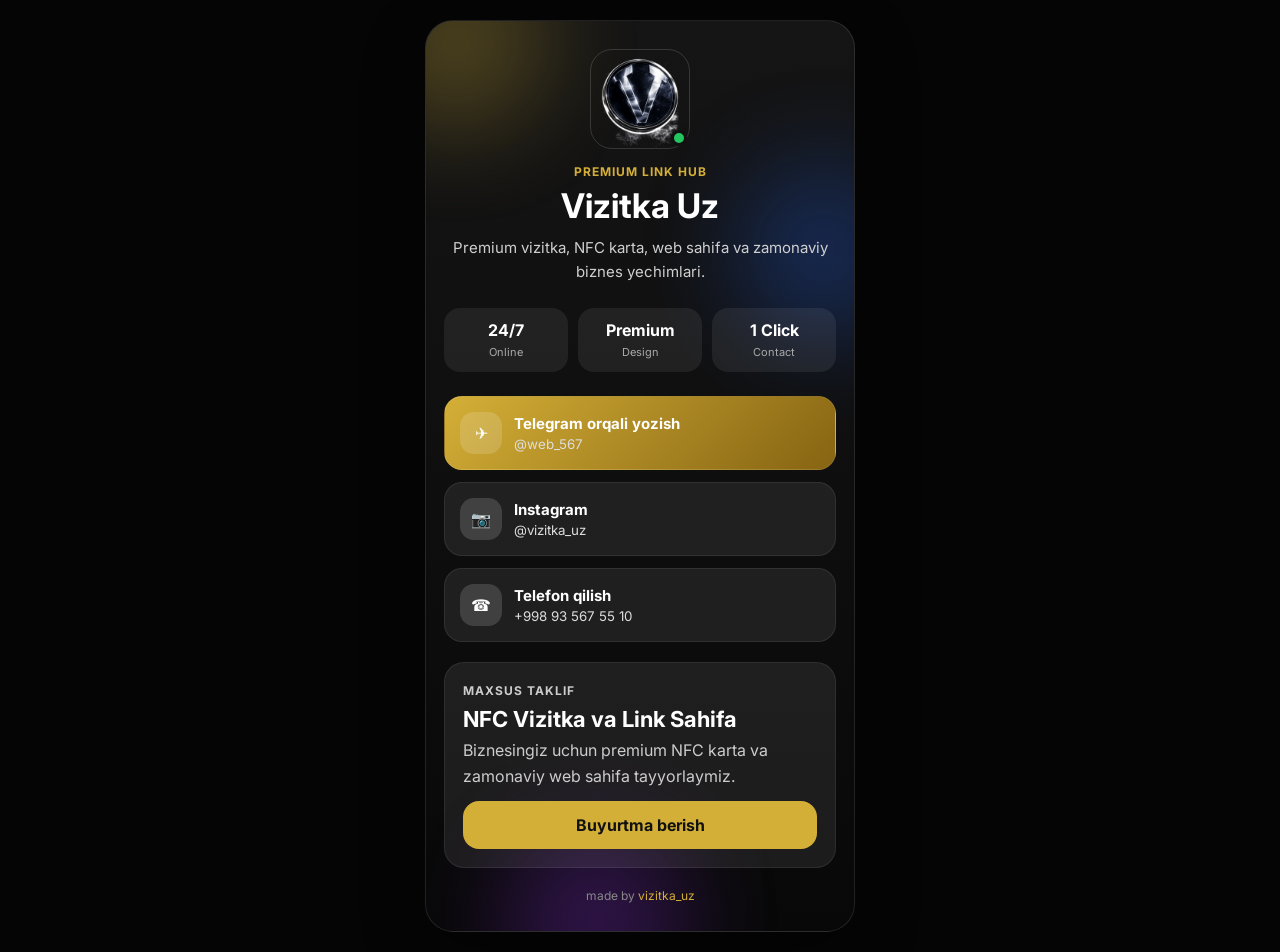
==== commit a33825c6: "Update index.html" ====
--- a/index.html
+++ b/index.html
@@ -1,111 +1,365 @@
 <!doctype html>
 <html lang="uz">
 <head>
-  <meta charset="utf-8">
-  <meta name="viewport" content="width=device-width, initial-scale=1">
-  <title>Vizitka Uz | Premium Links</title>
-  <meta name="description" content="Vizitka Uz premium animatsion link sahifa">
-  <link rel="preconnect" href="https://fonts.googleapis.com">
-  <link rel="preconnect" href="https://fonts.gstatic.com" crossorigin>
-  <link href="https://fonts.googleapis.com/css2?family=Inter:wght@400;500;600;700;800&display=swap" rel="stylesheet">
-  <link rel="stylesheet" href="styles.css">
+<meta charset="utf-8">
+<meta name="viewport" content="width=device-width, initial-scale=1">
+<title>Vizitka Uz | Premium Links</title>
+
+<link rel="preconnect" href="https://fonts.googleapis.com">
+<link rel="preconnect" href="https://fonts.gstatic.com" crossorigin>
+<link href="https://fonts.googleapis.com/css2?family=Inter:wght@400;500;600;700;800&display=swap" rel="stylesheet">
+
+<style>
+*{
+margin:0;
+padding:0;
+box-sizing:border-box;
+font-family:'Inter',sans-serif;
+}
+
+body{
+background:#050505;
+color:#fff;
+min-height:100vh;
+display:flex;
+justify-content:center;
+padding:20px;
+}
+
+.hero{
+width:100%;
+max-width:430px;
+background:linear-gradient(180deg,#151515,#080808);
+border:1px solid rgba(255,255,255,.1);
+border-radius:28px;
+padding:28px 18px;
+position:relative;
+overflow:hidden;
+box-shadow:0 20px 60px rgba(0,0,0,.4);
+}
+
+.ambient{
+position:absolute;
+width:180px;
+height:180px;
+border-radius:50%;
+filter:blur(50px);
+opacity:.3;
+animation:float 6s ease-in-out infinite;
+}
+
+.ambient-one{
+background:#d4af37;
+top:-70px;
+left:-60px;
+}
+
+.ambient-two{
+background:#2563eb;
+right:-60px;
+top:140px;
+animation-delay:1s;
+}
+
+.ambient-three{
+background:#9333ea;
+bottom:-80px;
+left:80px;
+animation-delay:2s;
+}
+
+@keyframes float{
+0%,100%{transform:translateY(0);}
+50%{transform:translateY(12px);}
+}
+
+.profile,
+.metrics,
+.links,
+.offer,
+.credit{
+position:relative;
+z-index:2;
+}
+
+.profile{
+text-align:center;
+}
+
+.avatar-wrap{
+width:100px;
+height:100px;
+margin:auto;
+position:relative;
+margin-bottom:15px;
+}
+
+.avatar{
+width:100%;
+height:100%;
+object-fit:cover;
+border-radius:22px;
+border:1px solid rgba(255,255,255,.15);
+}
+
+.status-dot{
+width:16px;
+height:16px;
+background:#22c55e;
+border-radius:50%;
+position:absolute;
+right:3px;
+bottom:3px;
+border:3px solid #111;
+}
+
+.eyebrow{
+font-size:12px;
+font-weight:700;
+color:#d4af37;
+text-transform:uppercase;
+letter-spacing:1px;
+}
+
+h1{
+margin-top:6px;
+font-size:34px;
+}
+
+.subtitle{
+margin-top:10px;
+line-height:1.6;
+color:#cfcfcf;
+font-size:15px;
+}
+
+.metrics{
+display:grid;
+grid-template-columns:repeat(3,1fr);
+gap:10px;
+margin:24px 0;
+}
+
+.metrics div{
+background:rgba(255,255,255,.07);
+padding:12px;
+border-radius:16px;
+text-align:center;
+}
+
+.metrics strong{
+display:block;
+font-size:16px;
+}
+
+.metrics span{
+font-size:11px;
+color:#aaa;
+}
+
+.links{
+display:grid;
+gap:12px;
+}
+
+.link-card{
+display:flex;
+align-items:center;
+gap:12px;
+padding:15px;
+border-radius:18px;
+text-decoration:none;
+color:#fff;
+background:rgba(255,255,255,.08);
+border:1px solid rgba(255,255,255,.08);
+transition:.2s;
+}
+
+.link-card:hover{
+transform:translateY(-3px);
+background:rgba(255,255,255,.12);
+}
+
+.primary{
+background:linear-gradient(135deg,#d4af37,#866412);
+}
+
+.icon{
+width:42px;
+height:42px;
+border-radius:14px;
+background:rgba(255,255,255,.15);
+display:flex;
+align-items:center;
+justify-content:center;
+flex-shrink:0;
+}
+
+.icon svg{
+width:22px;
+height:22px;
+fill:white;
+}
+
+.link-card span{
+flex:1;
+}
+
+.link-card strong{
+display:block;
+font-size:15px;
+}
+
+.link-card small{
+color:#ddd;
+}
+
+.offer{
+margin-top:20px;
+padding:18px;
+background:rgba(255,255,255,.08);
+border-radius:20px;
+border:1px solid rgba(255,255,255,.08);
+}
+
+.offer h2{
+margin:6px 0;
+font-size:22px;
+}
+
+.offer p{
+color:#ccc;
+line-height:1.6;
+}
+
+.button{
+display:block;
+margin-top:12px;
+text-align:center;
+padding:14px;
+border-radius:16px;
+background:#d4af37;
+color:#111;
+font-weight:700;
+text-decoration:none;
+}
+
+.credit{
+margin-top:20px;
+text-align:center;
+font-size:12px;
+color:#888;
+}
+
+.credit a{
+color:#d4af37;
+text-decoration:none;
+}
+
+@media(max-width:360px){
+.metrics{
+grid-template-columns:1fr;
+}
+h1{
+font-size:28px;
+}
+}
+</style>
 </head>
+
 <body>
-  <main class="shell">
-    <section class="hero" aria-label="Premium links profile">
-      <div class="ambient ambient-one"></div>
-      <div class="ambient ambient-two"></div>
-      <div class="ambient ambient-three"></div>
-
-      <div class="profile">
-        <div class="avatar-wrap">
-          <img class="avatar" src="logo.png" alt="Vizitka Uz logo">
-          <span class="status-dot"></span>
-        </div>
-        <p class="eyebrow">Premium link hub</p>
-        <h1>Vizitka Uz</h1>
-        <p class="subtitle">
-          Premium vizitka, link sahifa va zamonaviy web xizmatlar uchun tezkor aloqa markazi.
-        </p>
-      </div>
-
-      <div class="metrics" aria-label="Asosiy natijalar">
-        <div>
-          <strong>24/7</strong>
-          <span>online</span>
-        </div>
-        <div>
-          <strong>4K</strong>
-          <span>premium style</span>
-        </div>
-        <div>
-          <strong>1 click</strong>
-          <span>bog'lanish</span>
-        </div>
-      </div>
-
-      <nav class="links" aria-label="Asosiy linklar">
-        <a class="link-card primary" href="https://t.me/web_567" target="_blank" rel="noreferrer">
-          <span class="icon" aria-hidden="true">
-            <svg viewBox="0 0 24 24" role="img">
-              <path d="M21.7 4.2 18.5 19c-.2 1-.8 1.2-1.6.8l-4.8-3.5-2.3 2.2c-.3.3-.5.5-1 .5l.3-4.9 8.9-8c.4-.3-.1-.5-.6-.2l-11 6.9-4.7-1.5c-1-.3-1-1 .2-1.5L20.3 3c.8-.3 1.6.2 1.4 1.2Z"/>
-            </svg>
-          </span>
-          <span>
-            <strong>Telegram orqali yozish</strong>
-            <small>@web_567</small>
-          </span>
-          <b>&nearr;</b>
-        </a>
-        <a class="link-card" href="https://instagram.com/vizitka_uz" target="_blank" rel="noreferrer">
-          <span class="icon" aria-hidden="true">
-            <svg viewBox="0 0 24 24" role="img">
-              <path d="M7.8 2h8.4A5.8 5.8 0 0 1 22 7.8v8.4a5.8 5.8 0 0 1-5.8 5.8H7.8A5.8 5.8 0 0 1 2 16.2V7.8A5.8 5.8 0 0 1 7.8 2Zm0 2A3.8 3.8 0 0 0 4 7.8v8.4A3.8 3.8 0 0 0 7.8 20h8.4a3.8 3.8 0 0 0 3.8-3.8V7.8A3.8 3.8 0 0 0 16.2 4H7.8Zm8.7 2.1a1.4 1.4 0 1 1 0 2.8 1.4 1.4 0 0 1 0-2.8ZM12 7.2a4.8 4.8 0 1 1 0 9.6 4.8 4.8 0 0 1 0-9.6Zm0 2a2.8 2.8 0 1 0 0 5.6 2.8 2.8 0 0 0 0-5.6Z"/>
-            </svg>
-          </span>
-          <span>
-            <strong>Instagram profil</strong>
-            <small>@vizitka_uz</small>
-          </span>
-          <b>&nearr;</b>
-        </a>
-        <a class="link-card" href="https://pinterest.com/vizitka_uz" target="_blank" rel="noreferrer">
-          <span class="icon" aria-hidden="true">
-            <svg viewBox="0 0 24 24" role="img">
-              <path d="M12.1 2C6.5 2 3 5.7 3 10.2c0 2.1 1.2 4.8 3.1 5.6.3.1.5.1.6-.2l.5-2c.1-.3 0-.4-.2-.7-.6-.7-1-1.6-1-2.6 0-3.2 2.4-6.3 6.5-6.3 3.5 0 6 2.4 6 5.8 0 3.9-2 6.6-4.5 6.6-1.4 0-2.4-1.1-2.1-2.5l.6-2.4c.3-1.1.5-1.9.5-2.6 0-1-.5-1.8-1.6-1.8-1.3 0-2.3 1.4-2.3 3.2 0 1.2.4 2 .4 2l-1.6 6.6c-.3 1.2-.2 2.8-.1 3.8.1.4.6.5.8.2.5-.8 1.4-2.3 1.7-3.5l.7-2.7c.5.9 1.7 1.7 3 1.7 3.9 0 6.7-3.6 6.7-8.5C21.2 5.8 18 2 12.1 2Z"/>
-            </svg>
-          </span>
-          <span>
-            <strong>Pinterest sahifa</strong>
-            <small>@vizitka_uz</small>
-          </span>
-          <b>&nearr;</b>
-        </a>
-        <a class="link-card" href="tel:+998935675510">
-          <span class="icon" aria-hidden="true">
-            <svg viewBox="0 0 24 24" role="img">
-              <path d="M6.6 10.8c1.5 3 3.8 5.2 6.6 6.6l2.2-2.2c.3-.3.8-.4 1.2-.3 1.3.4 2.6.6 4 .6.8 0 1.4.6 1.4 1.4v3.6c0 .8-.6 1.5-1.4 1.5C10.3 22 2 13.7 2 3.4 2 2.6 2.6 2 3.4 2H7c.8 0 1.4.6 1.4 1.4 0 1.4.2 2.8.6 4 .1.4 0 .9-.3 1.2l-2.1 2.2Z"/>
-            </svg>
-          </span>
-          <span>
-            <strong>Telefon orqali aloqa</strong>
-            <small>+998 93 567 55 10</small>
-          </span>
-          <b>&nearr;</b>
-        </a>
-      </nav>
-
-      <section class="offer" aria-label="Premium xizmat">
-        <div>
-          <p class="eyebrow">Maxsus taklif</p>
-          <h2>Premium dizayn + animatsiya</h2>
-          <p>Shaxsiy brend, biznes yoki xizmatlar uchun zamonaviy link sahifa.</p>
-        </div>
-        <a class="button" href="https://t.me/web_567" target="_blank" rel="noreferrer">Buyurtma berish</a>
-      </section>
-      <p class="credit">made by <a href="https://instagram.com/vizitka_uz" target="_blank" rel="noreferrer">vizitka_uz</a></p>
-    </section>
-  </main>
-  <script src="script.js"></script>
+
+<section class="hero">
+
+<div class="ambient ambient-one"></div>
+<div class="ambient ambient-two"></div>
+<div class="ambient ambient-three"></div>
+
+<div class="profile">
+
+<div class="avatar-wrap">
+<img class="avatar" src="logo.png" alt="Vizitka Uz">
+<span class="status-dot"></span>
+</div>
+
+<p class="eyebrow">Premium Link Hub</p>
+
+<h1>Vizitka Uz</h1>
+
+<p class="subtitle">
+Premium vizitka, NFC karta, web sahifa va zamonaviy biznes yechimlari.
+</p>
+
+</div>
+
+<div class="metrics">
+
+<div>
+<strong>24/7</strong>
+<span>Online</span>
+</div>
+
+<div>
+<strong>Premium</strong>
+<span>Design</span>
+</div>
+
+<div>
+<strong>1 Click</strong>
+<span>Contact</span>
+</div>
+
+</div>
+
+<div class="links">
+
+<a class="link-card primary" href="https://t.me/web_567" target="_blank">
+<div class="icon">✈</div>
+<span>
+<strong>Telegram orqali yozish</strong>
+<small>@web_567</small>
+</span>
+</a>
+
+<a class="link-card" href="https://instagram.com/vizitka_uz" target="_blank">
+<div class="icon">📷</div>
+<span>
+<strong>Instagram</strong>
+<small>@vizitka_uz</small>
+</span>
+</a>
+
+<a class="link-card" href="tel:+998935675510">
+<div class="icon">☎</div>
+<span>
+<strong>Telefon qilish</strong>
+<small>+998 93 567 55 10</small>
+</span>
+</a>
+
+</div>
+
+<div class="offer">
+
+<p class="eyebrow">Maxsus Taklif</p>
+
+<h2>NFC Vizitka va Link Sahifa</h2>
+
+<p>
+Biznesingiz uchun premium NFC karta va zamonaviy web sahifa tayyorlaymiz.
+</p>
+
+<a class="button" href="https://t.me/web_567" target="_blank">
+Buyurtma berish
+</a>
+
+</div>
+
+<p class="credit">
+made by <a href="https://instagram.com/vizitka_uz" target="_blank">vizitka_uz</a>
+</p>
+
+</section>
+
 </body>
 </html>
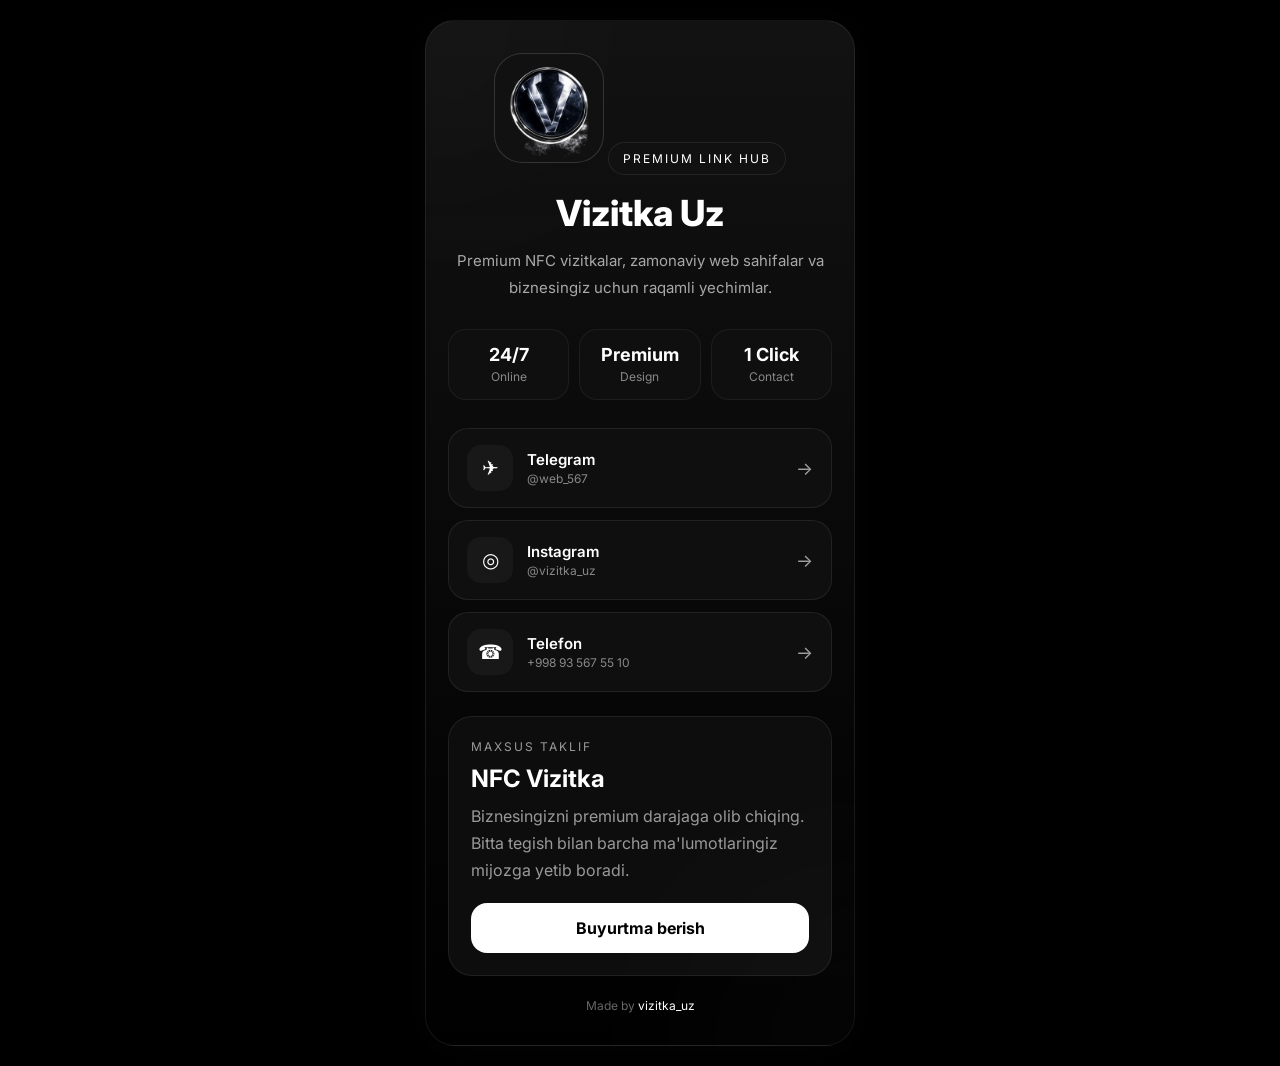
==== commit 14d6fce2: "Update index.html" ====
--- a/index.html
+++ b/index.html
@@ -1,15 +1,16 @@
-<!doctype html>
+<!DOCTYPE html>
 <html lang="uz">
 <head>
-<meta charset="utf-8">
-<meta name="viewport" content="width=device-width, initial-scale=1">
-<title>Vizitka Uz | Premium Links</title>
+<meta charset="UTF-8">
+<meta name="viewport" content="width=device-width, initial-scale=1.0">
+<title>Vizitka Uz</title>
 
 <link rel="preconnect" href="https://fonts.googleapis.com">
 <link rel="preconnect" href="https://fonts.gstatic.com" crossorigin>
 <link href="https://fonts.googleapis.com/css2?family=Inter:wght@400;500;600;700;800&display=swap" rel="stylesheet">
 
 <style>
+
 *{
 margin:0;
 padding:0;
@@ -18,293 +19,298 @@
 }
 
 body{
-background:#050505;
+background:#000;
 color:#fff;
 min-height:100vh;
 display:flex;
 justify-content:center;
+align-items:center;
 padding:20px;
-}
-
-.hero{
+overflow-x:hidden;
+}
+
+.container{
 width:100%;
 max-width:430px;
-background:linear-gradient(180deg,#151515,#080808);
-border:1px solid rgba(255,255,255,.1);
-border-radius:28px;
-padding:28px 18px;
+position:relative;
+}
+
+.card{
 position:relative;
 overflow:hidden;
-box-shadow:0 20px 60px rgba(0,0,0,.4);
-}
-
-.ambient{
+background:linear-gradient(180deg,#121212,#000);
+border:1px solid rgba(255,255,255,.08);
+border-radius:30px;
+padding:32px 22px;
+backdrop-filter:blur(10px);
+box-shadow:
+0 0 30px rgba(255,255,255,.02),
+0 30px 60px rgba(0,0,0,.7);
+}
+
+.glow{
 position:absolute;
-width:180px;
-height:180px;
+width:250px;
+height:250px;
+background:#fff;
 border-radius:50%;
-filter:blur(50px);
-opacity:.3;
-animation:float 6s ease-in-out infinite;
-}
-
-.ambient-one{
-background:#d4af37;
-top:-70px;
-left:-60px;
-}
-
-.ambient-two{
-background:#2563eb;
-right:-60px;
-top:140px;
-animation-delay:1s;
-}
-
-.ambient-three{
-background:#9333ea;
-bottom:-80px;
-left:80px;
+filter:blur(120px);
+opacity:.04;
+animation:float 8s ease-in-out infinite;
+}
+
+.glow.one{
+top:-120px;
+left:-120px;
+}
+
+.glow.two{
+right:-120px;
+bottom:-120px;
 animation-delay:2s;
 }
 
 @keyframes float{
-0%,100%{transform:translateY(0);}
-50%{transform:translateY(12px);}
-}
-
-.profile,
-.metrics,
-.links,
-.offer,
-.credit{
+0%,100%{
+transform:translateY(0px);
+}
+50%{
+transform:translateY(20px);
+}
+}
+
+.profile{
 position:relative;
 z-index:2;
-}
-
-.profile{
 text-align:center;
 }
 
-.avatar-wrap{
-width:100px;
-height:100px;
-margin:auto;
-position:relative;
-margin-bottom:15px;
-}
-
 .avatar{
-width:100%;
-height:100%;
+width:110px;
+height:110px;
+border-radius:28px;
 object-fit:cover;
-border-radius:22px;
 border:1px solid rgba(255,255,255,.15);
-}
-
-.status-dot{
-width:16px;
-height:16px;
-background:#22c55e;
-border-radius:50%;
-position:absolute;
-right:3px;
-bottom:3px;
-border:3px solid #111;
-}
-
-.eyebrow{
-font-size:12px;
-font-weight:700;
-color:#d4af37;
+padding:4px;
+background:#111;
+}
+
+.badge{
+display:inline-block;
+margin-top:18px;
+padding:8px 14px;
+border-radius:50px;
+background:#111;
+border:1px solid rgba(255,255,255,.08);
+font-size:12px;
+letter-spacing:2px;
 text-transform:uppercase;
-letter-spacing:1px;
 }
 
 h1{
-margin-top:6px;
-font-size:34px;
-}
-
-.subtitle{
-margin-top:10px;
-line-height:1.6;
-color:#cfcfcf;
+font-size:36px;
+font-weight:800;
+margin-top:16px;
+}
+
+.desc{
+margin-top:12px;
 font-size:15px;
-}
-
-.metrics{
+line-height:1.8;
+color:#a8a8a8;
+}
+
+.stats{
 display:grid;
 grid-template-columns:repeat(3,1fr);
 gap:10px;
-margin:24px 0;
-}
-
-.metrics div{
-background:rgba(255,255,255,.07);
-padding:12px;
-border-radius:16px;
+margin-top:28px;
+}
+
+.stat{
+background:#0f0f0f;
+border:1px solid rgba(255,255,255,.06);
+border-radius:18px;
+padding:14px;
 text-align:center;
 }
 
-.metrics strong{
+.stat strong{
 display:block;
-font-size:16px;
-}
-
-.metrics span{
-font-size:11px;
-color:#aaa;
+font-size:18px;
+}
+
+.stat span{
+font-size:12px;
+color:#888;
 }
 
 .links{
-display:grid;
+margin-top:28px;
+display:flex;
+flex-direction:column;
 gap:12px;
 }
 
-.link-card{
+.link{
 display:flex;
 align-items:center;
-gap:12px;
-padding:15px;
-border-radius:18px;
+justify-content:space-between;
+padding:16px 18px;
+background:#0f0f0f;
+border:1px solid rgba(255,255,255,.08);
+border-radius:20px;
 text-decoration:none;
 color:#fff;
-background:rgba(255,255,255,.08);
-border:1px solid rgba(255,255,255,.08);
-transition:.2s;
-}
-
-.link-card:hover{
+transition:.25s;
+}
+
+.link:hover{
 transform:translateY(-3px);
-background:rgba(255,255,255,.12);
-}
-
-.primary{
-background:linear-gradient(135deg,#d4af37,#866412);
+background:#171717;
+}
+
+.link-left{
+display:flex;
+align-items:center;
+gap:14px;
 }
 
 .icon{
-width:42px;
-height:42px;
+width:46px;
+height:46px;
 border-radius:14px;
-background:rgba(255,255,255,.15);
+background:#181818;
 display:flex;
 align-items:center;
 justify-content:center;
-flex-shrink:0;
-}
-
-.icon svg{
-width:22px;
-height:22px;
-fill:white;
-}
-
-.link-card span{
-flex:1;
-}
-
-.link-card strong{
-display:block;
+font-size:20px;
+}
+
+.link-title{
 font-size:15px;
-}
-
-.link-card small{
-color:#ddd;
+font-weight:600;
+}
+
+.link-sub{
+font-size:12px;
+color:#888;
+margin-top:2px;
+}
+
+.arrow{
+font-size:18px;
+opacity:.6;
 }
 
 .offer{
-margin-top:20px;
-padding:18px;
-background:rgba(255,255,255,.08);
-border-radius:20px;
+margin-top:24px;
+background:#0d0d0d;
 border:1px solid rgba(255,255,255,.08);
+border-radius:24px;
+padding:22px;
+}
+
+.offer-small{
+font-size:12px;
+letter-spacing:2px;
+text-transform:uppercase;
+color:#999;
 }
 
 .offer h2{
-margin:6px 0;
-font-size:22px;
+font-size:24px;
+margin-top:10px;
 }
 
 .offer p{
-color:#ccc;
-line-height:1.6;
+margin-top:10px;
+color:#999;
+line-height:1.7;
 }
 
 .button{
 display:block;
-margin-top:12px;
+margin-top:18px;
 text-align:center;
-padding:14px;
+text-decoration:none;
+padding:15px;
 border-radius:16px;
-background:#d4af37;
-color:#111;
+background:#fff;
+color:#000;
 font-weight:700;
+transition:.25s;
+}
+
+.button:hover{
+opacity:.9;
+}
+
+.footer{
+margin-top:22px;
+text-align:center;
+font-size:12px;
+color:#666;
+}
+
+.footer a{
+color:#fff;
 text-decoration:none;
 }
 
-.credit{
-margin-top:20px;
-text-align:center;
-font-size:12px;
-color:#888;
-}
-
-.credit a{
-color:#d4af37;
-text-decoration:none;
-}
-
-@media(max-width:360px){
-.metrics{
+@media(max-width:380px){
+
+h1{
+font-size:30px;
+}
+
+.stats{
 grid-template-columns:1fr;
 }
-h1{
-font-size:28px;
-}
-}
+
+}
+
 </style>
 </head>
 
 <body>
 
-<section class="hero">
-
-<div class="ambient ambient-one"></div>
-<div class="ambient ambient-two"></div>
-<div class="ambient ambient-three"></div>
+<div class="container">
+
+<div class="card">
+
+<div class="glow one"></div>
+<div class="glow two"></div>
 
 <div class="profile">
 
-<div class="avatar-wrap">
-<img class="avatar" src="logo.png" alt="Vizitka Uz">
-<span class="status-dot"></span>
-</div>
-
-<p class="eyebrow">Premium Link Hub</p>
+<img src="logo.png" alt="Vizitka Uz" class="avatar">
+
+<div class="badge">
+Premium Link Hub
+</div>
 
 <h1>Vizitka Uz</h1>
 
-<p class="subtitle">
-Premium vizitka, NFC karta, web sahifa va zamonaviy biznes yechimlari.
+<p class="desc">
+Premium NFC vizitkalar, zamonaviy web sahifalar va biznesingiz uchun raqamli yechimlar.
 </p>
 
 </div>
 
-<div class="metrics">
-
-<div>
+<div class="stats">
+
+<div class="stat">
 <strong>24/7</strong>
 <span>Online</span>
 </div>
 
-<div>
+<div class="stat">
 <strong>Premium</strong>
 <span>Design</span>
 </div>
 
-<div>
+<div class="stat">
 <strong>1 Click</strong>
 <span>Contact</span>
 </div>
@@ -313,53 +319,79 @@
 
 <div class="links">
 
-<a class="link-card primary" href="https://t.me/web_567" target="_blank">
+<a href="https://t.me/web_567" class="link" target="_blank">
+
+<div class="link-left">
 <div class="icon">✈</div>
-<span>
-<strong>Telegram orqali yozish</strong>
-<small>@web_567</small>
-</span>
+
+<div>
+<div class="link-title">Telegram</div>
+<div class="link-sub">@web_567</div>
+</div>
+</div>
+
+<div class="arrow">→</div>
+
 </a>
 
-<a class="link-card" href="https://instagram.com/vizitka_uz" target="_blank">
-<div class="icon">📷</div>
-<span>
-<strong>Instagram</strong>
-<small>@vizitka_uz</small>
-</span>
+<a href="https://instagram.com/vizitka_uz" class="link" target="_blank">
+
+<div class="link-left">
+<div class="icon">◎</div>
+
+<div>
+<div class="link-title">Instagram</div>
+<div class="link-sub">@vizitka_uz</div>
+</div>
+</div>
+
+<div class="arrow">→</div>
+
 </a>
 
-<a class="link-card" href="tel:+998935675510">
+<a href="tel:+998935675510" class="link">
+
+<div class="link-left">
 <div class="icon">☎</div>
-<span>
-<strong>Telefon qilish</strong>
-<small>+998 93 567 55 10</small>
-</span>
+
+<div>
+<div class="link-title">Telefon</div>
+<div class="link-sub">+998 93 567 55 10</div>
+</div>
+</div>
+
+<div class="arrow">→</div>
+
 </a>
 
 </div>
 
 <div class="offer">
 
-<p class="eyebrow">Maxsus Taklif</p>
-
-<h2>NFC Vizitka va Link Sahifa</h2>
+<div class="offer-small">
+Maxsus Taklif
+</div>
+
+<h2>NFC Vizitka</h2>
 
 <p>
-Biznesingiz uchun premium NFC karta va zamonaviy web sahifa tayyorlaymiz.
+Biznesingizni premium darajaga olib chiqing.
+Bitta tegish bilan barcha ma'lumotlaringiz mijozga yetib boradi.
 </p>
 
-<a class="button" href="https://t.me/web_567" target="_blank">
+<a href="https://t.me/web_567" target="_blank" class="button">
 Buyurtma berish
 </a>
 
 </div>
 
-<p class="credit">
-made by <a href="https://instagram.com/vizitka_uz" target="_blank">vizitka_uz</a>
-</p>
-
-</section>
+<div class="footer">
+Made by <a href="https://instagram.com/vizitka_uz" target="_blank">vizitka_uz</a>
+</div>
+
+</div>
+
+</div>
 
 </body>
 </html>
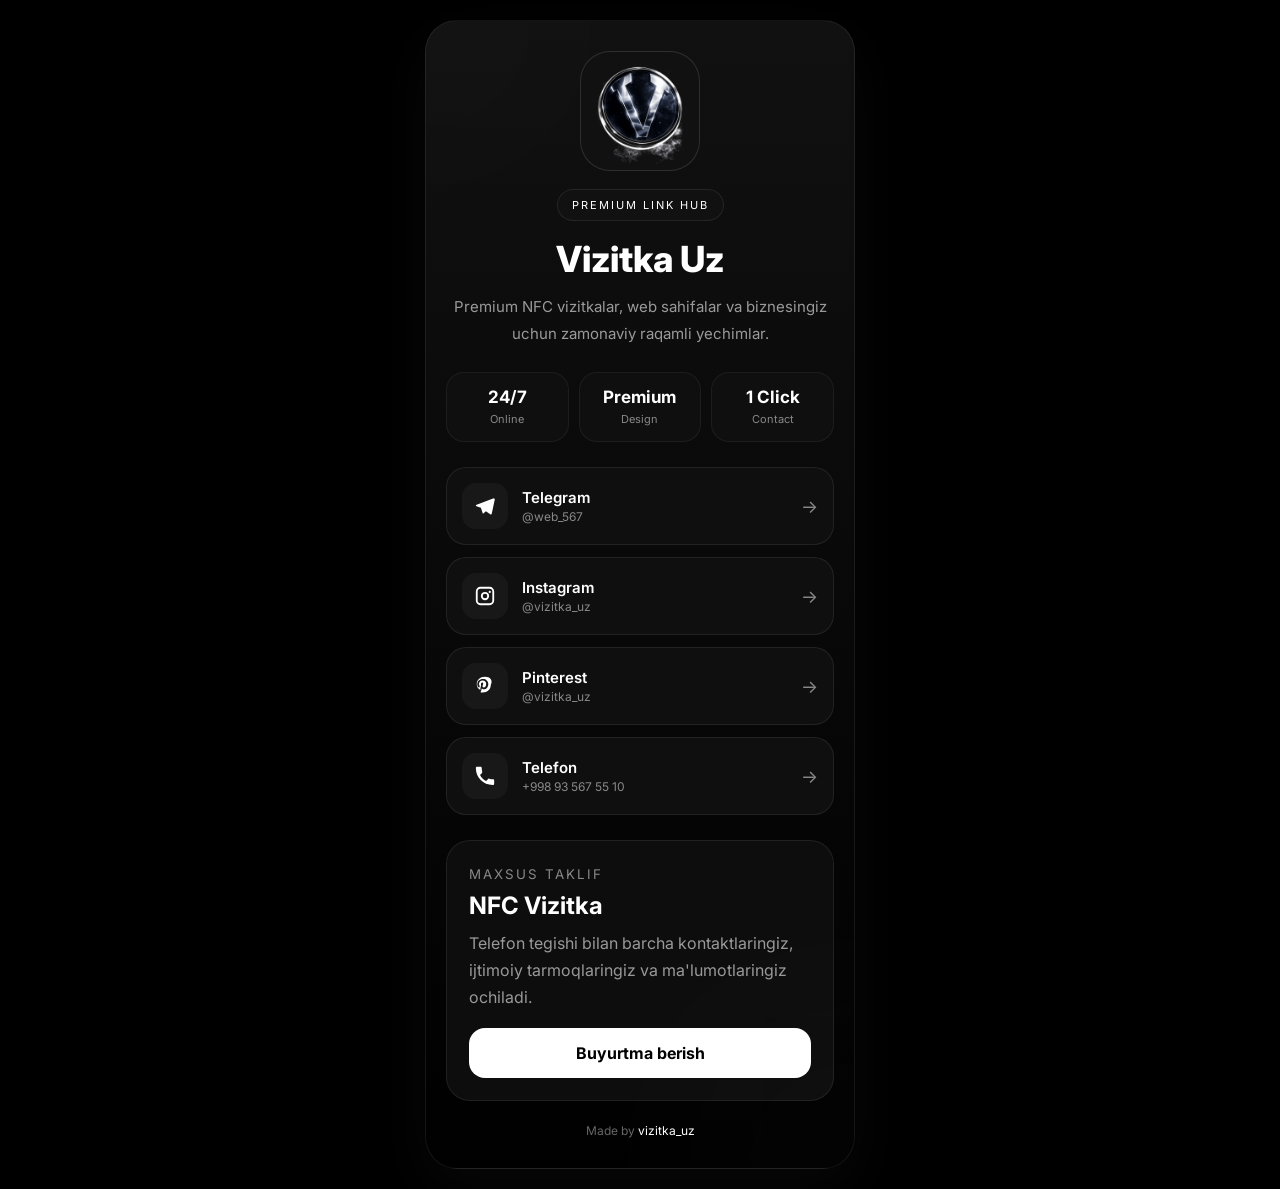
==== commit e19be20d: "Update index.html" ====
--- a/index.html
+++ b/index.html
@@ -10,7 +10,6 @@
 <link href="https://fonts.googleapis.com/css2?family=Inter:wght@400;500;600;700;800&display=swap" rel="stylesheet">
 
 <style>
-
 *{
 margin:0;
 padding:0;
@@ -26,26 +25,21 @@
 justify-content:center;
 align-items:center;
 padding:20px;
-overflow-x:hidden;
 }
 
 .container{
 width:100%;
 max-width:430px;
-position:relative;
 }
 
 .card{
+background:linear-gradient(180deg,#111,#000);
+border:1px solid rgba(255,255,255,.08);
+border-radius:32px;
+padding:30px 20px;
 position:relative;
 overflow:hidden;
-background:linear-gradient(180deg,#121212,#000);
-border:1px solid rgba(255,255,255,.08);
-border-radius:30px;
-padding:32px 22px;
-backdrop-filter:blur(10px);
-box-shadow:
-0 0 30px rgba(255,255,255,.02),
-0 30px 60px rgba(0,0,0,.7);
+box-shadow:0 20px 60px rgba(255,255,255,.03);
 }
 
 .glow{
@@ -55,7 +49,7 @@
 background:#fff;
 border-radius:50%;
 filter:blur(120px);
-opacity:.04;
+opacity:.03;
 animation:float 8s ease-in-out infinite;
 }
 
@@ -65,18 +59,14 @@
 }
 
 .glow.two{
+bottom:-120px;
 right:-120px;
-bottom:-120px;
 animation-delay:2s;
 }
 
 @keyframes float{
-0%,100%{
-transform:translateY(0px);
-}
-50%{
-transform:translateY(20px);
-}
+0%,100%{transform:translateY(0);}
+50%{transform:translateY(20px);}
 }
 
 .profile{
@@ -86,12 +76,14 @@
 }
 
 .avatar{
-width:110px;
-height:110px;
-border-radius:28px;
+width:120px;
+height:120px;
 object-fit:cover;
-border:1px solid rgba(255,255,255,.15);
-padding:4px;
+border-radius:30px;
+display:block;
+margin:0 auto;
+border:1px solid rgba(255,255,255,.12);
+padding:5px;
 background:#111;
 }
 
@@ -102,7 +94,7 @@
 border-radius:50px;
 background:#111;
 border:1px solid rgba(255,255,255,.08);
-font-size:12px;
+font-size:11px;
 letter-spacing:2px;
 text-transform:uppercase;
 }
@@ -115,16 +107,16 @@
 
 .desc{
 margin-top:12px;
+color:#9a9a9a;
+line-height:1.8;
 font-size:15px;
-line-height:1.8;
-color:#a8a8a8;
 }
 
 .stats{
 display:grid;
 grid-template-columns:repeat(3,1fr);
 gap:10px;
-margin-top:28px;
+margin-top:25px;
 }
 
 .stat{
@@ -137,16 +129,16 @@
 
 .stat strong{
 display:block;
-font-size:18px;
+font-size:17px;
 }
 
 .stat span{
-font-size:12px;
+font-size:11px;
 color:#888;
 }
 
 .links{
-margin-top:28px;
+margin-top:25px;
 display:flex;
 flex-direction:column;
 gap:12px;
@@ -154,9 +146,9 @@
 
 .link{
 display:flex;
+justify-content:space-between;
 align-items:center;
-justify-content:space-between;
-padding:16px 18px;
+padding:15px;
 background:#0f0f0f;
 border:1px solid rgba(255,255,255,.08);
 border-radius:20px;
@@ -166,11 +158,11 @@
 }
 
 .link:hover{
-transform:translateY(-3px);
 background:#171717;
-}
-
-.link-left{
+transform:translateY(-2px);
+}
+
+.left{
 display:flex;
 align-items:center;
 gap:14px;
@@ -184,15 +176,20 @@
 display:flex;
 align-items:center;
 justify-content:center;
-font-size:20px;
-}
-
-.link-title{
+}
+
+.icon svg{
+width:22px;
+height:22px;
+fill:#fff;
+}
+
+.title{
 font-size:15px;
 font-weight:600;
 }
 
-.link-sub{
+.sub{
 font-size:12px;
 color:#888;
 margin-top:2px;
@@ -200,27 +197,26 @@
 
 .arrow{
 font-size:18px;
-opacity:.6;
+opacity:.5;
 }
 
 .offer{
-margin-top:24px;
+margin-top:25px;
+padding:22px;
 background:#0d0d0d;
+border-radius:24px;
 border:1px solid rgba(255,255,255,.08);
-border-radius:24px;
-padding:22px;
-}
-
-.offer-small{
-font-size:12px;
+}
+
+.offer small{
+color:#888;
 letter-spacing:2px;
 text-transform:uppercase;
-color:#999;
 }
 
 .offer h2{
+margin-top:8px;
 font-size:24px;
-margin-top:10px;
 }
 
 .offer p{
@@ -231,19 +227,14 @@
 
 .button{
 display:block;
-margin-top:18px;
+margin-top:16px;
 text-align:center;
-text-decoration:none;
+background:#fff;
+color:#000;
 padding:15px;
 border-radius:16px;
-background:#fff;
-color:#000;
 font-weight:700;
-transition:.25s;
-}
-
-.button:hover{
-opacity:.9;
+text-decoration:none;
 }
 
 .footer{
@@ -259,20 +250,15 @@
 }
 
 @media(max-width:380px){
-
+.stats{
+grid-template-columns:1fr;
+}
 h1{
 font-size:30px;
 }
-
-.stats{
-grid-template-columns:1fr;
-}
-
-}
-
+}
 </style>
 </head>
-
 <body>
 
 <div class="container">
@@ -284,16 +270,14 @@
 
 <div class="profile">
 
-<img src="logo.png" alt="Vizitka Uz" class="avatar">
-
-<div class="badge">
-Premium Link Hub
-</div>
+<img src="logo.png" class="avatar" alt="Vizitka Uz Logo">
+
+<div class="badge">Premium Link Hub</div>
 
 <h1>Vizitka Uz</h1>
 
 <p class="desc">
-Premium NFC vizitkalar, zamonaviy web sahifalar va biznesingiz uchun raqamli yechimlar.
+Premium NFC vizitkalar, web sahifalar va biznesingiz uchun zamonaviy raqamli yechimlar.
 </p>
 
 </div>
@@ -319,64 +303,88 @@
 
 <div class="links">
 
-<a href="https://t.me/web_567" class="link" target="_blank">
-
-<div class="link-left">
-<div class="icon">✈</div>
+<a href="https://t.me/web_567" target="_blank" class="link">
+<div class="left">
+
+<div class="icon">
+<svg viewBox="0 0 24 24">
+<path d="M21.5 3.5L2.9 10.7c-1.3.5-1.3 1.2-.2 1.6l4.8 1.5 1.8 5.5c.2.7.1 1 .9 1l2.8-2.7 4.7 3.5c.9.5 1.5.2 1.7-.8l3.2-15c.3-1.2-.4-1.8-1.3-1.4z"/>
+</svg>
+</div>
 
 <div>
-<div class="link-title">Telegram</div>
-<div class="link-sub">@web_567</div>
-</div>
-</div>
-
+<div class="title">Telegram</div>
+<div class="sub">@web_567</div>
+</div>
+
+</div>
 <div class="arrow">→</div>
-
 </a>
 
-<a href="https://instagram.com/vizitka_uz" class="link" target="_blank">
-
-<div class="link-left">
-<div class="icon">◎</div>
+<a href="https://instagram.com/vizitka_uz" target="_blank" class="link">
+<div class="left">
+
+<div class="icon">
+<svg viewBox="0 0 24 24">
+<path d="M7 2h10a5 5 0 015 5v10a5 5 0 01-5 5H7a5 5 0 01-5-5V7a5 5 0 015-5zm0 2a3 3 0 00-3 3v10a3 3 0 003 3h10a3 3 0 003-3V7a3 3 0 00-3-3H7zm5 3.5A4.5 4.5 0 1112 16.5 4.5 4.5 0 0112 7.5zm0 2A2.5 2.5 0 1012 14.5 2.5 2.5 0 0012 9.5zm5.2-3.2a1.2 1.2 0 110 2.4 1.2 1.2 0 010-2.4z"/>
+</svg>
+</div>
 
 <div>
-<div class="link-title">Instagram</div>
-<div class="link-sub">@vizitka_uz</div>
-</div>
-</div>
-
+<div class="title">Instagram</div>
+<div class="sub">@vizitka_uz</div>
+</div>
+
+</div>
 <div class="arrow">→</div>
-
 </a>
 
+<a href="https://pinterest.com/vizitka_uz" target="_blank" class="link">
+<div class="left">
+
+<div class="icon">
+<svg viewBox="0 0 24 24">
+<path d="M12 2C6.5 2 3 5.7 3 10.2c0 2.8 1.6 5.2 4 6.1-.1-.5-.1-1.3 0-1.9l.8-3.2s-.2-.5-.2-1.1c0-1 .6-1.8 1.4-1.8.7 0 1 .5 1 1.1 0 .7-.4 1.7-.7 2.7-.2.8.4 1.5 1.3 1.5 1.6 0 2.7-1.7 2.7-4.1 0-2.1-1.5-3.6-3.8-3.6-2.6 0-4.1 1.9-4.1 3.9 0 .8.3 1.6.7 2 .1.1.1.2.1.4l-.3 1.2c0 .2-.2.3-.4.2-1.2-.5-1.9-2-1.9-3.6 0-2.9 2.2-5.6 6.2-5.6 3.3 0 5.8 2.3 5.8 5.4 0 3.2-2 5.8-4.8 5.8-1 0-1.9-.5-2.2-1.1l-.6 2.1c-.2.8-.7 1.7-1 2.3.8.2 1.5.3 2.3.3 5.5 0 9-3.7 9-8.2C21 5.7 17.5 2 12 2z"/>
+</svg>
+</div>
+
+<div>
+<div class="title">Pinterest</div>
+<div class="sub">@vizitka_uz</div>
+</div>
+
+</div>
+<div class="arrow">→</div>
+</a>
+
 <a href="tel:+998935675510" class="link">
-
-<div class="link-left">
-<div class="icon">☎</div>
+<div class="left">
+
+<div class="icon">
+<svg viewBox="0 0 24 24">
+<path d="M6.6 10.8c1.5 3 3.8 5.2 6.6 6.6l2.2-2.2c.3-.3.8-.4 1.2-.3 1.3.4 2.6.6 4 .6.8 0 1.4.6 1.4 1.4v3.6c0 .8-.6 1.4-1.4 1.4C10.1 22 2 13.9 2 3.4 2 2.6 2.6 2 3.4 2H7c.8 0 1.4.6 1.4 1.4 0 1.4.2 2.7.6 4 .1.4 0 .9-.3 1.2l-2.1 2.2z"/>
+</svg>
+</div>
 
 <div>
-<div class="link-title">Telefon</div>
-<div class="link-sub">+998 93 567 55 10</div>
-</div>
-</div>
-
+<div class="title">Telefon</div>
+<div class="sub">+998 93 567 55 10</div>
+</div>
+
+</div>
 <div class="arrow">→</div>
-
 </a>
 
 </div>
 
 <div class="offer">
 
-<div class="offer-small">
-Maxsus Taklif
-</div>
+<small>Maxsus Taklif</small>
 
 <h2>NFC Vizitka</h2>
 
 <p>
-Biznesingizni premium darajaga olib chiqing.
-Bitta tegish bilan barcha ma'lumotlaringiz mijozga yetib boradi.
+Telefon tegishi bilan barcha kontaktlaringiz, ijtimoiy tarmoqlaringiz va ma'lumotlaringiz ochiladi.
 </p>
 
 <a href="https://t.me/web_567" target="_blank" class="button">
